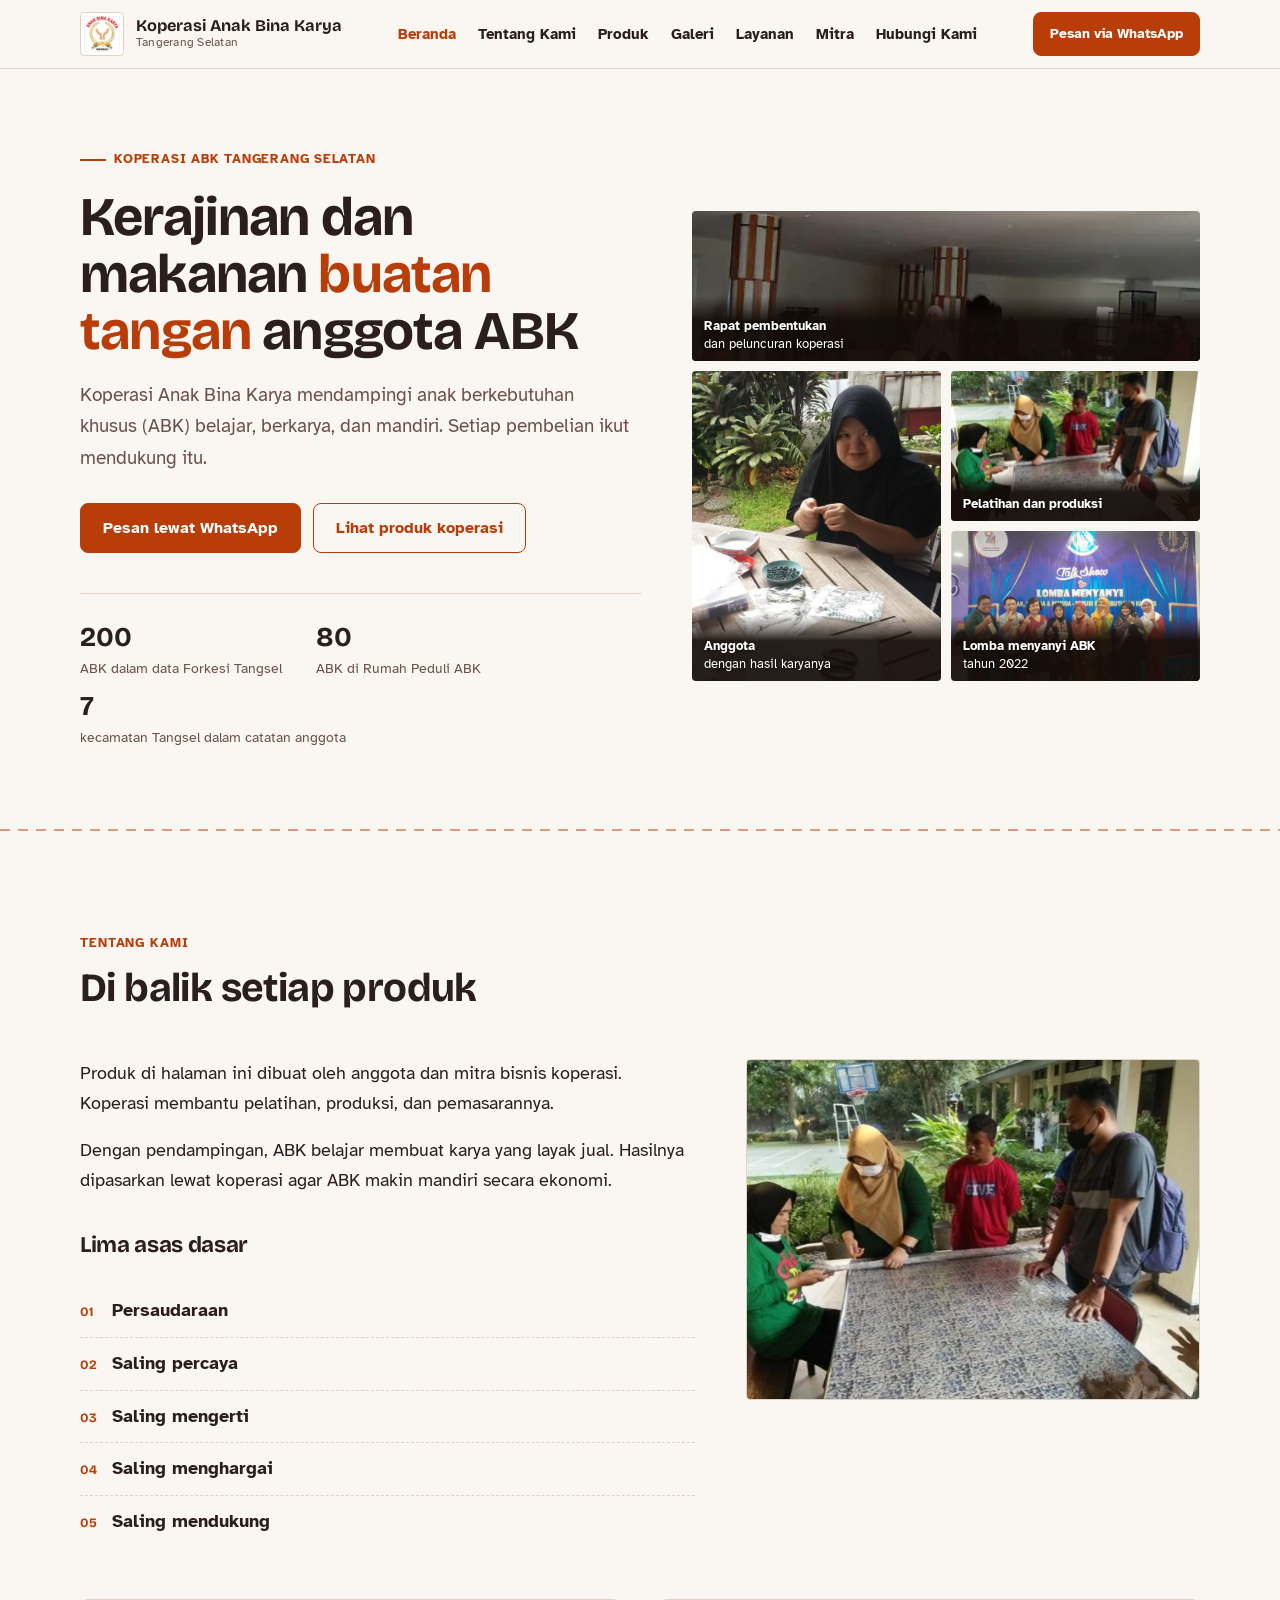
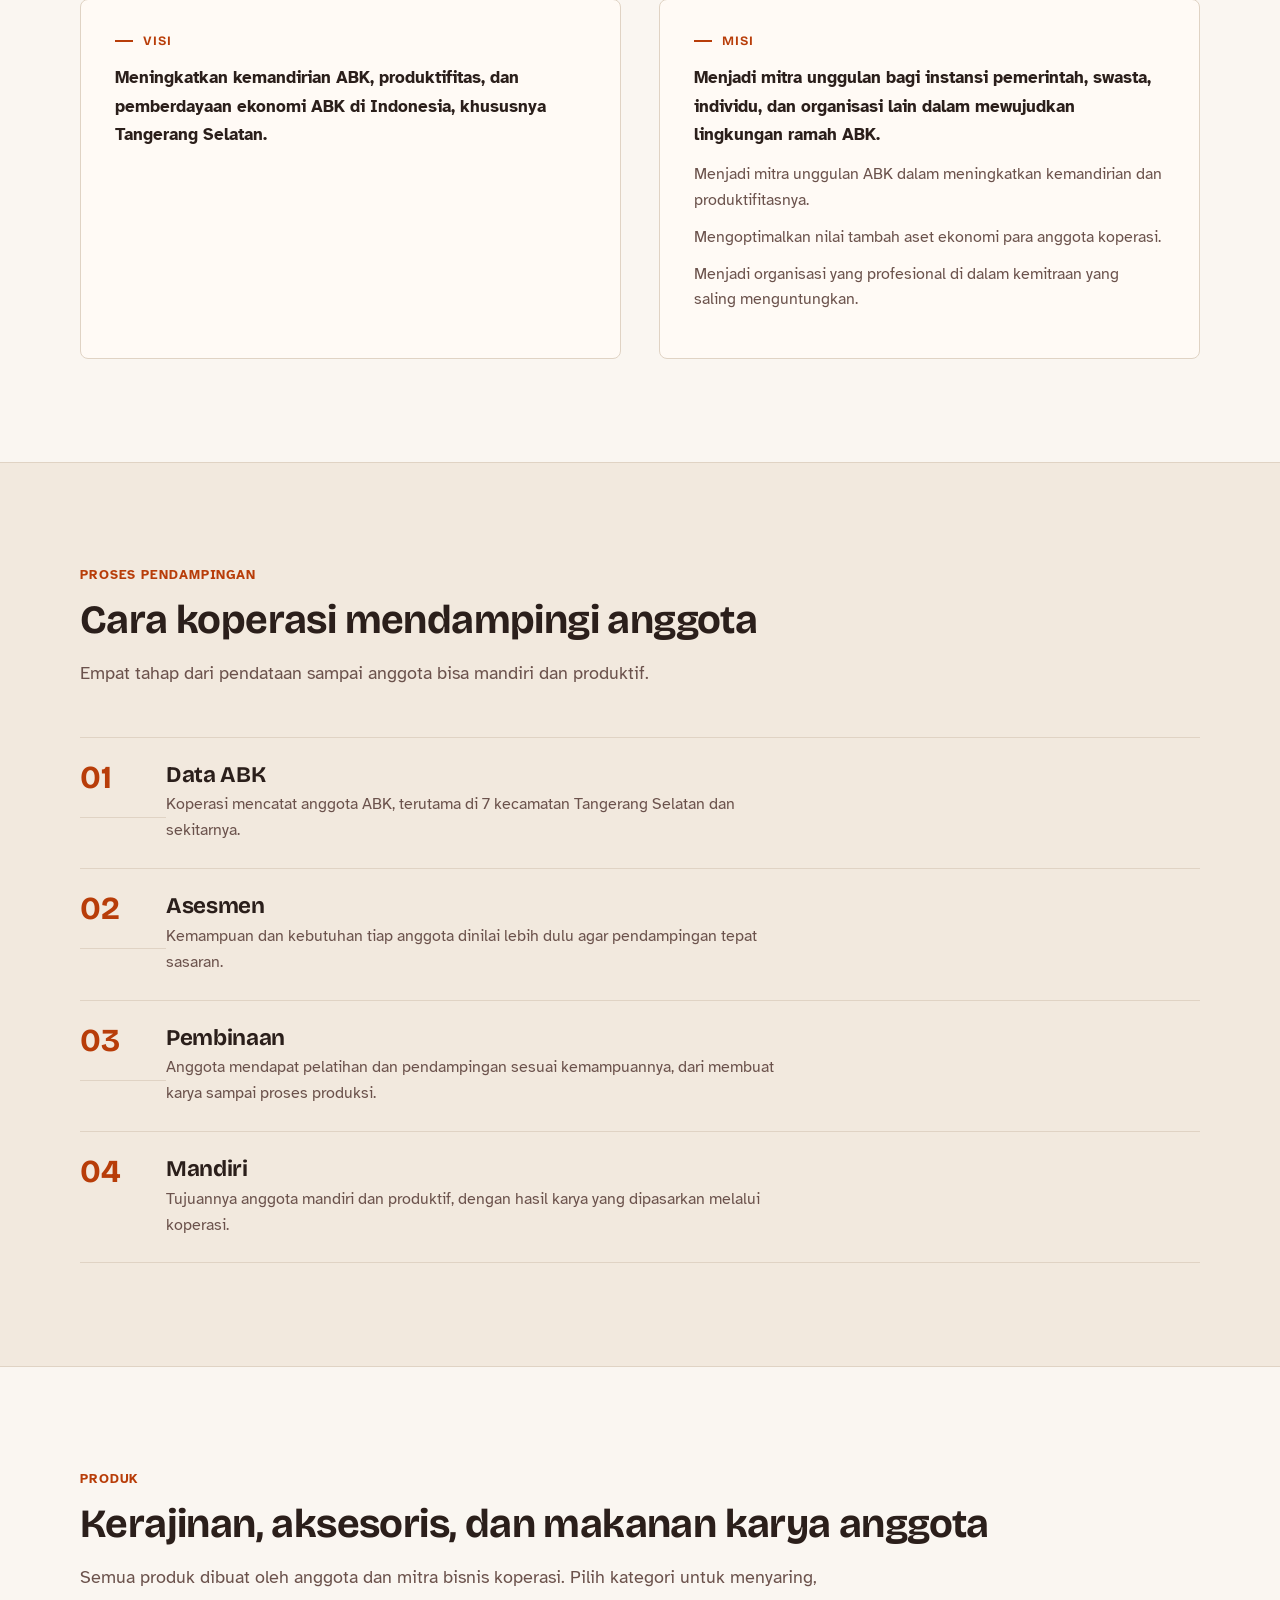
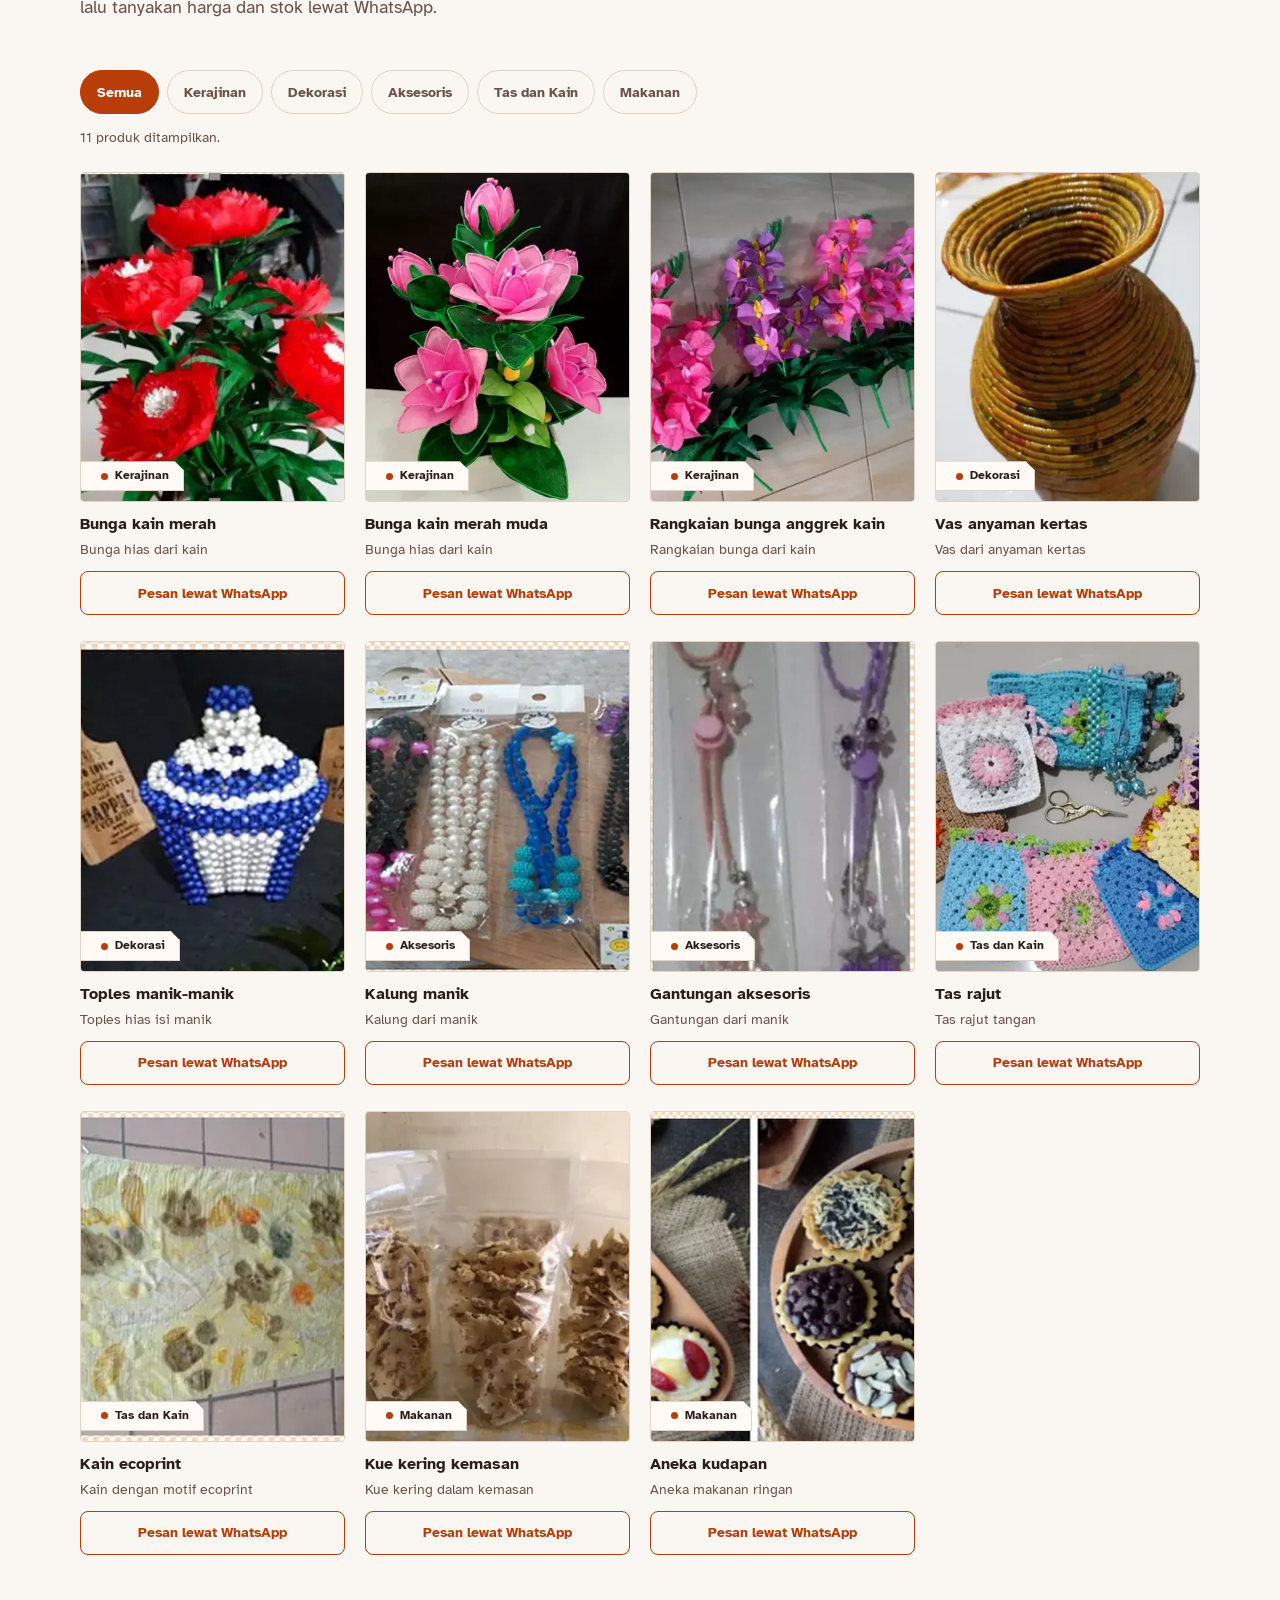
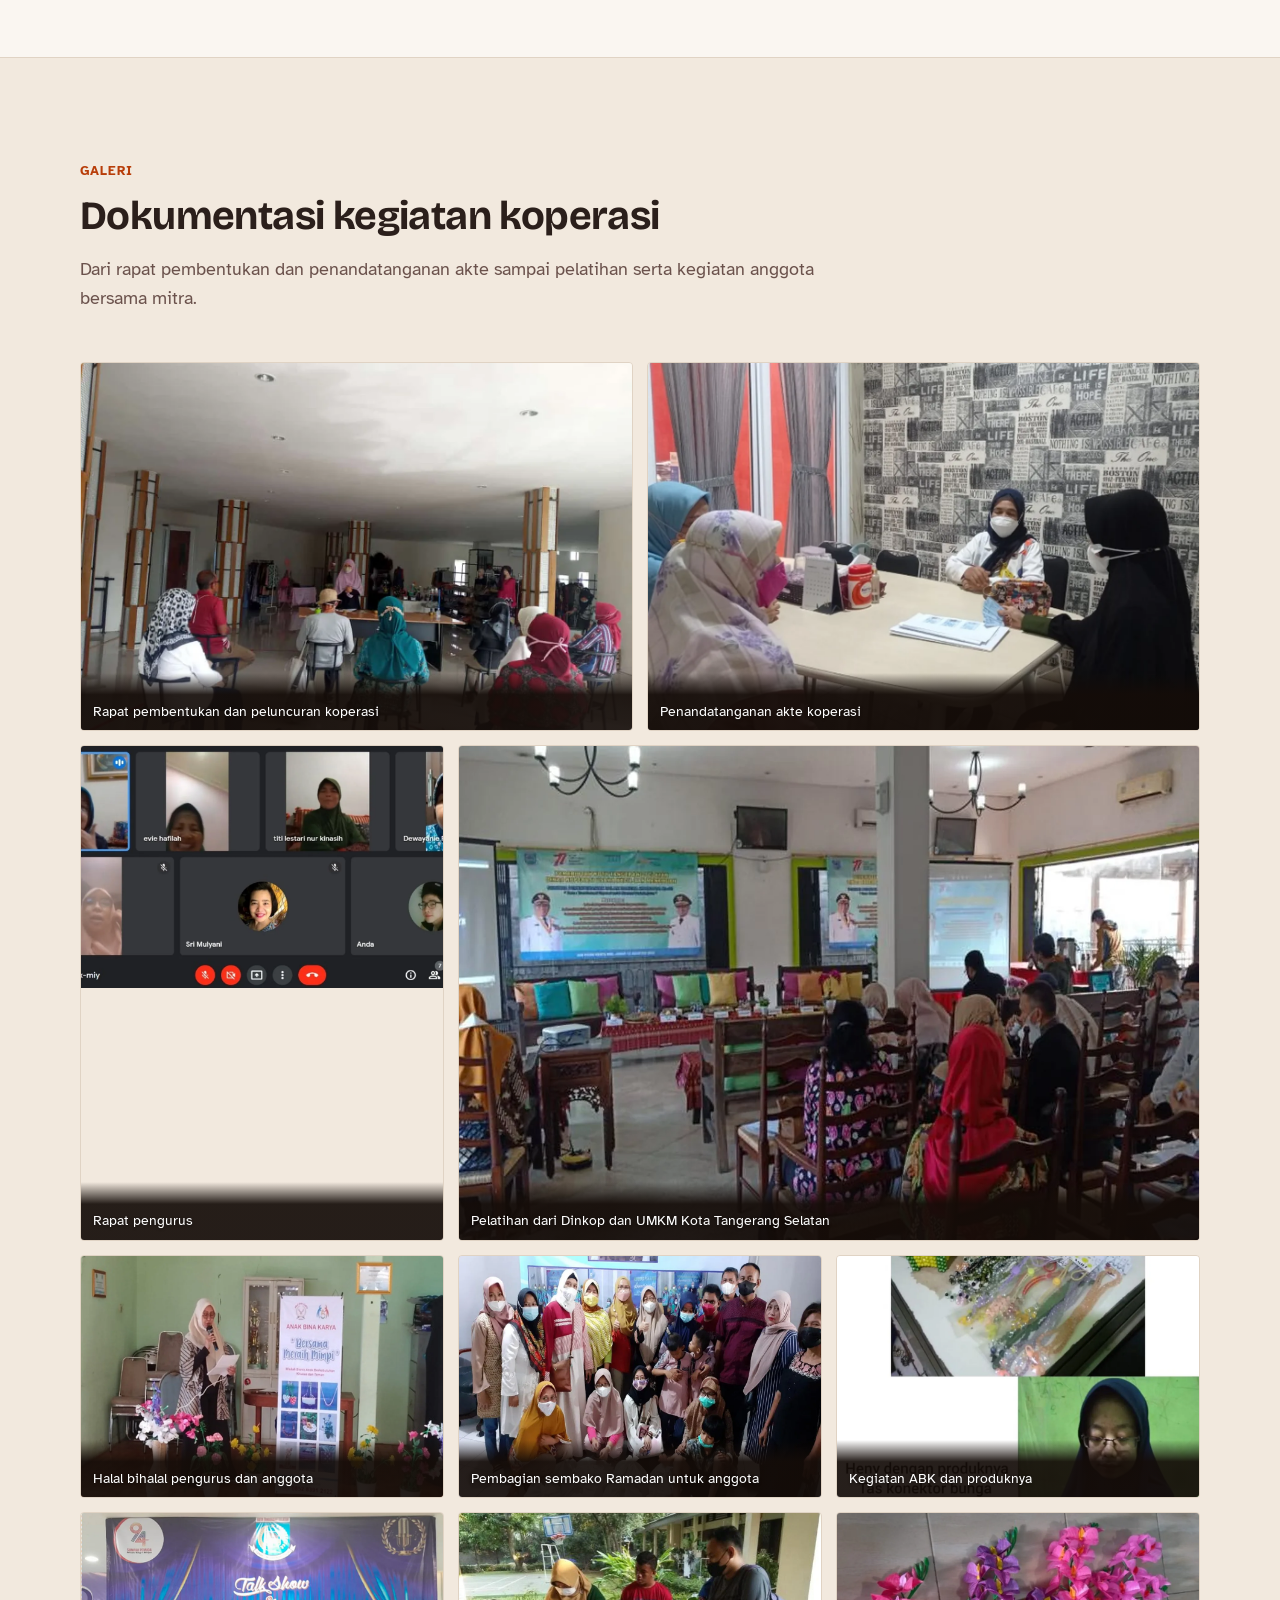
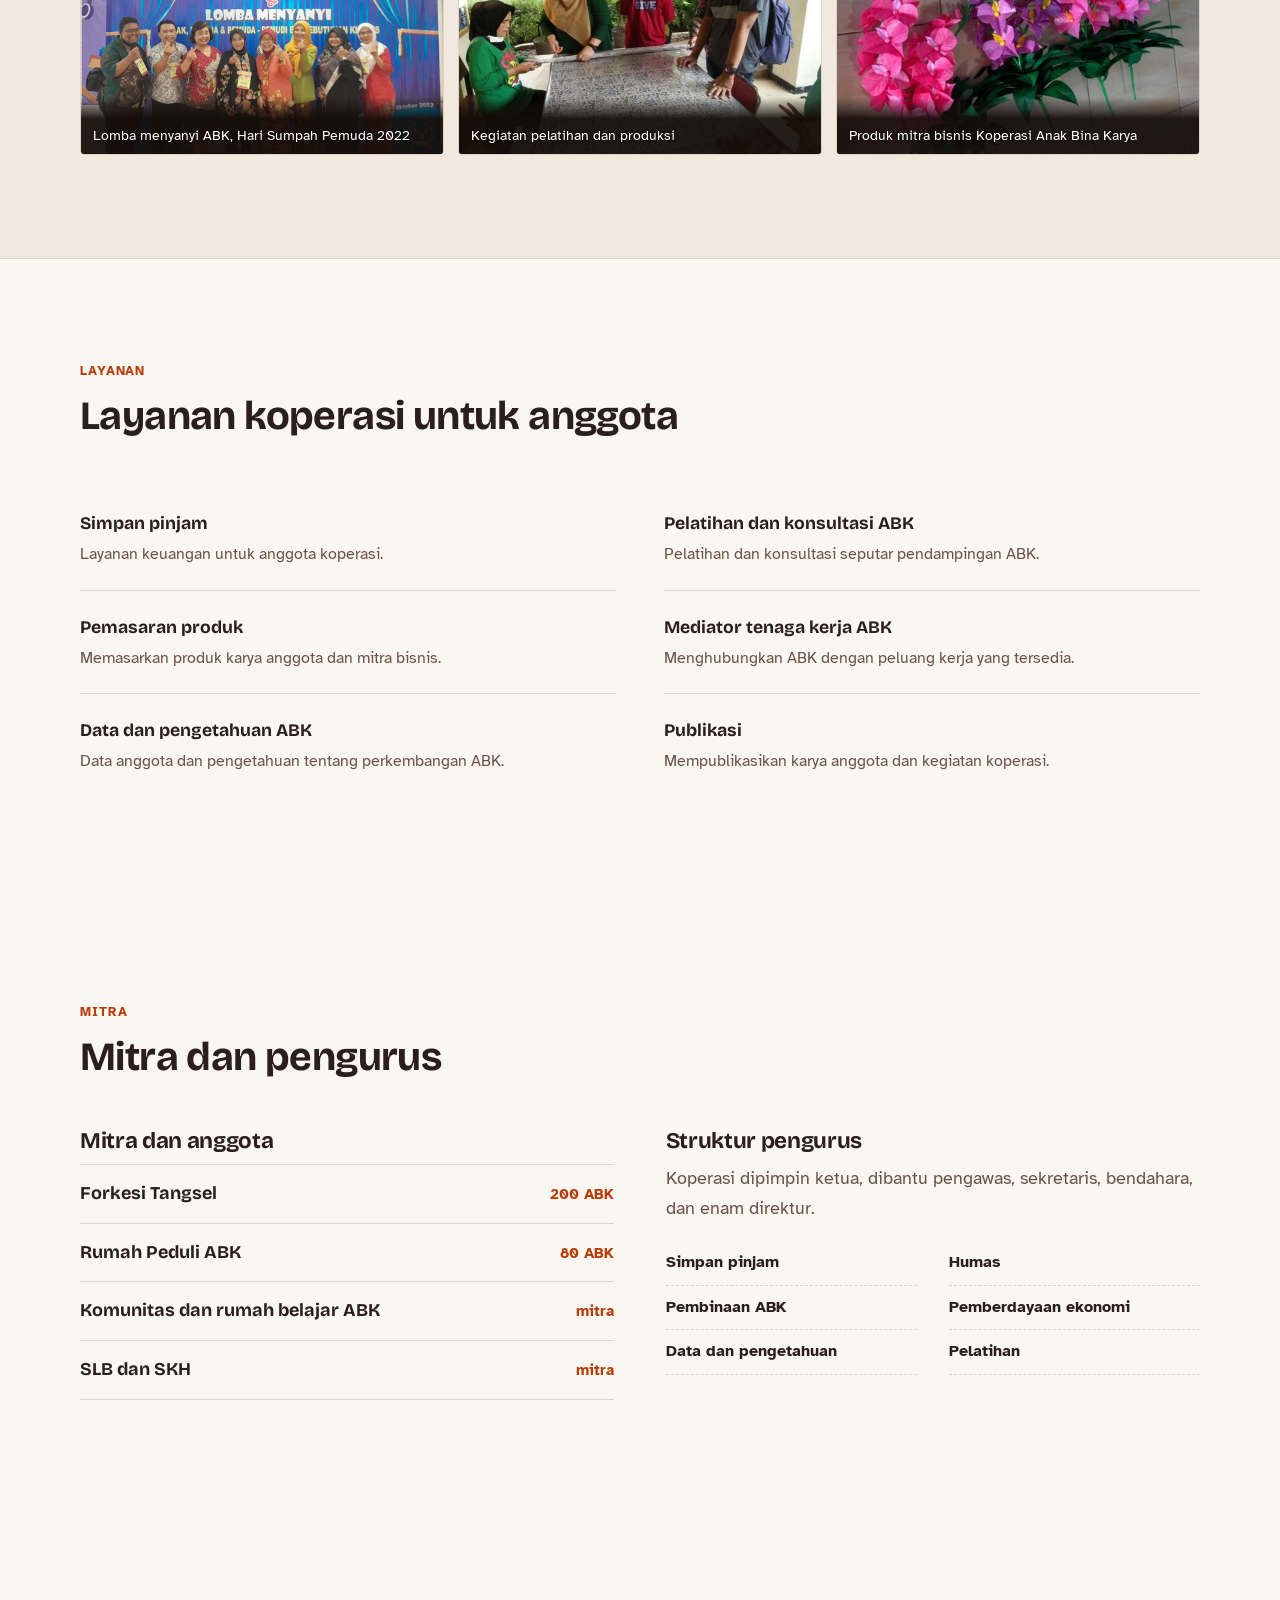
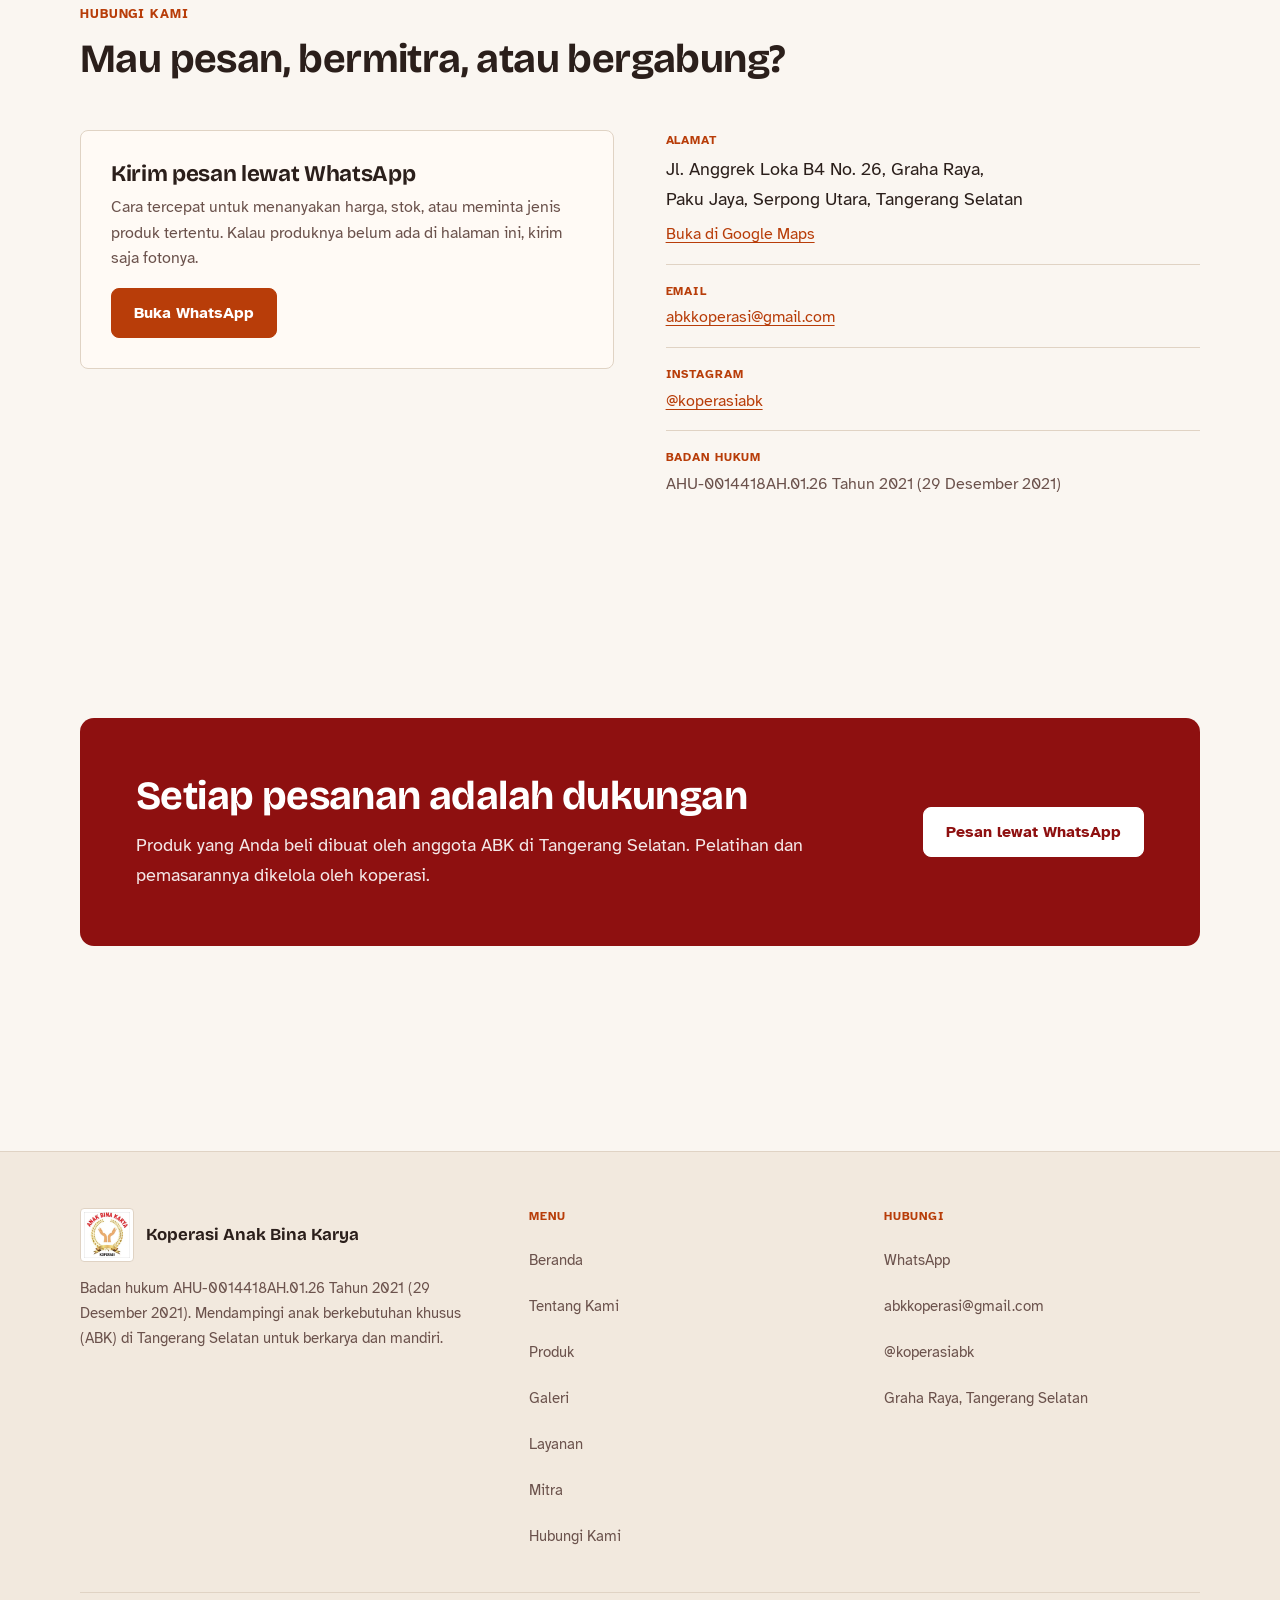
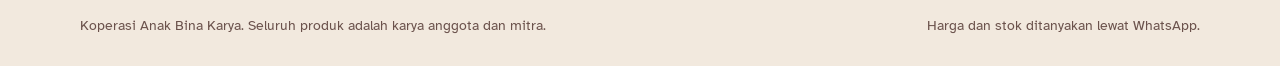
==== index.html @ 84a20688 "first commit" ====
<!doctype html>
<html lang="id">
<head>
<meta charset="utf-8">
<meta name="viewport" content="width=device-width, initial-scale=1, viewport-fit=cover">
<title>Koperasi Anak Bina Karya | Kerajinan dan makanan karya ABK Tangerang Selatan</title>
<meta name="description" content="Koperasi Anak Bina Karya mendampingi anak berkebutuhan khusus (ABK) di Tangerang Selatan berkarya dan mandiri. Pesan kerajinan, aksesoris, dan makanan buatan anggota lewat WhatsApp.">
<meta name="theme-color" content="#faf6f1">
<link rel="icon" href="img/01-logo-koperasi-anak-bina-karya.webp">
<link rel="preconnect" href="https://fonts.googleapis.com">
<link rel="preconnect" href="https://fonts.gstatic.com" crossorigin>
<link href="https://fonts.googleapis.com/css2?family=Atkinson+Hyperlegible:wght@400;700&family=Bricolage+Grotesque:opsz,wght@12..96,600;12..96,700&display=swap" rel="stylesheet">
<link rel="stylesheet" href="assets/style.css">
<script>
/* Dijalankan sebelum render: tandai JS aktif supaya scroll-reveal tidak
   menyembunyikan konten kalau JS mati. Situs ini terang saja (light mode only). */
(function () {
  document.documentElement.classList.add('js');
})();
</script>
<script type="application/ld+json">
{"@context":"https://schema.org","@type":"Organization","name":"Koperasi Anak Bina Karya","email":"abkkoperasi@gmail.com","address":{"@type":"PostalAddress","streetAddress":"Jl. Anggrek Loka B4 No. 26, Graha Raya, Paku Jaya, Serpong Utara","addressLocality":"Tangerang Selatan","addressCountry":"ID"},"sameAs":["https://instagram.com/koperasiabk"]}
</script>
</head>
<body>
<!-- TODO: ganti nomor WhatsApp placeholder 62XXXXXXXXXX dengan nomor asli koperasi.
     Semua tautan wa.me di halaman ini memakai placeholder tersebut. -->
<a class="skip" href="#konten">Lewati ke konten utama</a>

<header>
  <div class="w">
    <a class="brand" href="#beranda">
      <img src="img/01-logo-koperasi-anak-bina-karya.webp" alt="Logo Koperasi Anak Bina Karya" width="46" height="46">
      <span>Koperasi Anak Bina Karya<small>Tangerang Selatan</small></span>
    </a>

    <nav id="menu" aria-label="Menu utama">
      <a href="#beranda" aria-current="true">Beranda</a>
      <a href="#tentang">Tentang Kami</a>
      <a href="#produk">Produk</a>
      <a href="#galeri">Galeri</a>
      <a href="#layanan">Layanan</a>
      <a href="#mitra">Mitra</a>
      <a href="#kontak">Hubungi Kami</a>
    </nav>

    <div class="hdr-aksi">
      <a class="btn btn-kecil" href="https://wa.me/62XXXXXXXXXX?text=Halo%20Koperasi%20ABK%2C%20saya%20mau%20tanya%20produk">Pesan via WhatsApp</a>
      <button class="burger" type="button" data-burger aria-label="Buka menu" aria-expanded="false" aria-controls="menu">
        <svg viewBox="0 0 24 24" fill="none" stroke="currentColor" stroke-width="2" stroke-linecap="round" aria-hidden="true"><path d="M3 6h18M3 12h18M3 18h18"/></svg>
      </button>
    </div>
  </div>
</header>

<main id="konten">

<!-- ============ BERANDA ============ -->
<section class="hero" id="beranda">
  <div class="w hero-grid">
    <div>
      <span class="hero-eyebrow">Koperasi ABK Tangerang Selatan</span>
      <h1>Kerajinan dan makanan <em>buatan tangan</em> anggota ABK</h1>
      <p class="hero-lede">
        Koperasi Anak Bina Karya mendampingi anak berkebutuhan khusus (ABK)
        belajar, berkarya, dan mandiri. Setiap pembelian ikut mendukung itu.
      </p>
      <div class="hero-cta">
        <a class="btn" href="https://wa.me/62XXXXXXXXXX?text=Halo%20Koperasi%20ABK%2C%20saya%20mau%20tanya%20produk">Pesan lewat WhatsApp</a>
        <a class="btn btn--outline" href="#produk">Lihat produk koperasi</a>
      </div>

      <div class="fakta">
        <div><b>200</b><span>ABK dalam data Forkesi Tangsel</span></div>
        <div><b>80</b><span>ABK di Rumah Peduli ABK</span></div>
        <div><b>7</b><span>kecamatan Tangsel dalam catatan anggota</span></div>
      </div>
    </div>

    <div class="kolase">
      <figure>
        <img src="img/hero-rapat.webp" alt="Rapat pembentukan dan peluncuran Koperasi Anak Bina Karya" width="1000" height="640" loading="eager" fetchpriority="high">
        <figcaption><b>Rapat pembentukan</b>dan peluncuran koperasi</figcaption>
      </figure>
      <figure>
        <img src="img/hero-anggota.webp" alt="Anggota ABK menunjukkan hasil karyanya" width="640" height="800" loading="eager">
        <figcaption><b>Anggota</b>dengan hasil karyanya</figcaption>
      </figure>
      <figure>
        <img src="img/hero-produksi.webp" alt="Anggota mengerjakan produk pada sesi pelatihan dan produksi" width="1000" height="640" loading="lazy">
        <figcaption><b>Pelatihan dan produksi</b></figcaption>
      </figure>
      <figure>
        <img src="img/kegiatan-08-lomba-menyanyi.webp" alt="Penampilan pada lomba menyanyi ABK" width="1200" height="800" loading="lazy">
        <figcaption><b>Lomba menyanyi ABK</b>tahun 2022</figcaption>
      </figure>
    </div>
  </div>
</section>

<div class="jahitan" aria-hidden="true"></div>

<!-- ============ TENTANG KAMI ============ -->
<section class="s" id="tentang">
  <div class="w">
    <div class="sec-head rata-kiri reveal">
      <p class="kicker">Tentang Kami</p>
      <h2>Di balik setiap produk</h2>
    </div>

    <div class="tentang-grid reveal">
      <div>
        <p>
          Produk di halaman ini dibuat oleh anggota dan mitra bisnis koperasi.
          Koperasi membantu pelatihan, produksi, dan pemasarannya.
        </p>
        <p>
          Dengan pendampingan, ABK belajar membuat karya yang layak jual.
          Hasilnya dipasarkan lewat koperasi agar ABK makin mandiri secara ekonomi.
        </p>

        <h3 style="margin-top:1.6em">Lima asas dasar</h3>
        <ol class="asas">
          <li><span>01</span> Persaudaraan</li>
          <li><span>02</span> Saling percaya</li>
          <li><span>03</span> Saling mengerti</li>
          <li><span>04</span> Saling menghargai</li>
          <li><span>05</span> Saling mendukung</li>
        </ol>
      </div>

      <figure class="tentang-foto">
        <img src="img/kegiatan-09-produksi.webp" alt="Anggota dan pendamping mengerjakan produk pada kegiatan pelatihan dan produksi" width="1200" height="800" loading="lazy">
      </figure>
    </div>

    <div class="visi-misi reveal" style="margin-top:clamp(32px,4vw,56px)">
      <div>
        <h3>Visi</h3>
        <p>
          Meningkatkan kemandirian ABK, produktifitas, dan pemberdayaan ekonomi
          ABK di Indonesia, khususnya Tangerang Selatan.
        </p>
      </div>
      <div>
        <h3>Misi</h3>
        <p>Menjadi mitra unggulan bagi instansi pemerintah, swasta, individu, dan organisasi lain dalam mewujudkan lingkungan ramah ABK.</p>
        <p>Menjadi mitra unggulan ABK dalam meningkatkan kemandirian dan produktifitasnya.</p>
        <p>Mengoptimalkan nilai tambah aset ekonomi para anggota koperasi.</p>
        <p>Menjadi organisasi yang profesional di dalam kemitraan yang saling menguntungkan.</p>
      </div>
    </div>
  </div>
</section>

<!-- ============ PROSES PENDAMPINGAN ============ -->
<section class="s b2" id="alur">
  <div class="w">
    <div class="sec-head rata-kiri reveal">
      <p class="kicker">Proses Pendampingan</p>
      <h2>Cara koperasi mendampingi anggota</h2>
      <p>Empat tahap dari pendataan sampai anggota bisa mandiri dan produktif.</p>
    </div>

    <ol class="alur reveal">
      <li>
        <span class="nomor" aria-hidden="true">01</span>
        <div>
          <h3>Data ABK</h3>
          <p>Koperasi mencatat anggota ABK, terutama di 7 kecamatan Tangerang Selatan dan sekitarnya.</p>
        </div>
      </li>
      <li>
        <span class="nomor" aria-hidden="true">02</span>
        <div>
          <h3>Asesmen</h3>
          <p>Kemampuan dan kebutuhan tiap anggota dinilai lebih dulu agar pendampingan tepat sasaran.</p>
        </div>
      </li>
      <li>
        <span class="nomor" aria-hidden="true">03</span>
        <div>
          <h3>Pembinaan</h3>
          <p>Anggota mendapat pelatihan dan pendampingan sesuai kemampuannya, dari membuat karya sampai proses produksi.</p>
        </div>
      </li>
      <li>
        <span class="nomor" aria-hidden="true">04</span>
        <div>
          <h3>Mandiri</h3>
          <p>Tujuannya anggota mandiri dan produktif, dengan hasil karya yang dipasarkan melalui koperasi.</p>
        </div>
      </li>
    </ol>
  </div>
</section>

<!-- ============ PRODUK ============ -->
<section class="s" id="produk">
  <div class="w">
    <div class="sec-head rata-kiri reveal">
      <p class="kicker">Produk</p>
      <h2>Kerajinan, aksesoris, dan makanan karya anggota</h2>
      <p>
        Semua produk dibuat oleh anggota dan mitra bisnis koperasi. Pilih kategori
        untuk menyaring, lalu tanyakan harga dan stok lewat WhatsApp.
      </p>
    </div>

    <div class="kategori-nav reveal" role="group" aria-label="Saring produk berdasarkan kategori">
      <button type="button" data-filter="semua" aria-pressed="true">Semua</button>
      <button type="button" data-filter="Kerajinan" aria-pressed="false">Kerajinan</button>
      <button type="button" data-filter="Dekorasi" aria-pressed="false">Dekorasi</button>
      <button type="button" data-filter="Aksesoris" aria-pressed="false">Aksesoris</button>
      <button type="button" data-filter="Tas dan Kain" aria-pressed="false">Tas dan Kain</button>
      <button type="button" data-filter="Makanan" aria-pressed="false">Makanan</button>
    </div>

    <p class="produk-hitung" id="produk-hitung" role="status" aria-live="polite">11 produk ditampilkan.</p>

    <div class="produk-grid reveal" id="daftar-produk">
      <article class="produk" data-kategori="Kerajinan">
        <figure>
          <img src="img/02-bunga-kain-merah.webp" alt="Bunga kain merah" width="800" height="1000" loading="lazy">
          <span class="label">Kerajinan</span>
        </figure>
        <h4>Bunga kain merah</h4>
        <p class="note">Bunga hias dari kain</p>
        <a class="btn btn--outline btn-kecil" href="https://wa.me/62XXXXXXXXXX?text=Halo%20Koperasi%20ABK%2C%20saya%20mau%20pesan%20Bunga%20kain%20merah">Pesan lewat WhatsApp</a>
      </article>

      <article class="produk" data-kategori="Kerajinan">
        <figure>
          <img src="img/05-bunga-kain-merah-muda.webp" alt="Bunga kain merah muda" width="800" height="1000" loading="lazy">
          <span class="label">Kerajinan</span>
        </figure>
        <h4>Bunga kain merah muda</h4>
        <p class="note">Bunga hias dari kain</p>
        <a class="btn btn--outline btn-kecil" href="https://wa.me/62XXXXXXXXXX?text=Halo%20Koperasi%20ABK%2C%20saya%20mau%20pesan%20Bunga%20kain%20merah%20muda">Pesan lewat WhatsApp</a>
      </article>

      <article class="produk" data-kategori="Kerajinan">
        <figure>
          <img src="img/06-rangkaian-bunga-anggrek-kain.webp" alt="Rangkaian bunga anggrek dari kain" width="800" height="1000" loading="lazy">
          <span class="label">Kerajinan</span>
        </figure>
        <h4>Rangkaian bunga anggrek kain</h4>
        <p class="note">Rangkaian bunga dari kain</p>
        <a class="btn btn--outline btn-kecil" href="https://wa.me/62XXXXXXXXXX?text=Halo%20Koperasi%20ABK%2C%20saya%20mau%20pesan%20Rangkaian%20bunga%20anggrek%20kain">Pesan lewat WhatsApp</a>
      </article>

      <article class="produk" data-kategori="Dekorasi">
        <figure>
          <img src="img/07-vas-anyaman-kertas.webp" alt="Vas dari anyaman kertas" width="800" height="1000" loading="lazy">
          <span class="label">Dekorasi</span>
        </figure>
        <h4>Vas anyaman kertas</h4>
        <p class="note">Vas dari anyaman kertas</p>
        <a class="btn btn--outline btn-kecil" href="https://wa.me/62XXXXXXXXXX?text=Halo%20Koperasi%20ABK%2C%20saya%20mau%20pesan%20Vas%20anyaman%20kertas">Pesan lewat WhatsApp</a>
      </article>

      <article class="produk" data-kategori="Dekorasi">
        <figure>
          <img src="img/08-toples-manik-manik.webp" alt="Toples hias isi manik-manik" width="800" height="1000" loading="lazy">
          <span class="label">Dekorasi</span>
        </figure>
        <h4>Toples manik-manik</h4>
        <p class="note">Toples hias isi manik</p>
        <a class="btn btn--outline btn-kecil" href="https://wa.me/62XXXXXXXXXX?text=Halo%20Koperasi%20ABK%2C%20saya%20mau%20pesan%20Toples%20manik-manik">Pesan lewat WhatsApp</a>
      </article>

      <article class="produk" data-kategori="Aksesoris">
        <figure>
          <img src="img/09-kalung-manik.webp" alt="Kalung dari manik" width="800" height="1000" loading="lazy">
          <span class="label">Aksesoris</span>
        </figure>
        <h4>Kalung manik</h4>
        <p class="note">Kalung dari manik</p>
        <a class="btn btn--outline btn-kecil" href="https://wa.me/62XXXXXXXXXX?text=Halo%20Koperasi%20ABK%2C%20saya%20mau%20pesan%20Kalung%20manik">Pesan lewat WhatsApp</a>
      </article>

      <article class="produk" data-kategori="Aksesoris">
        <figure>
          <img src="img/10-gantungan-aksesoris.webp" alt="Gantungan aksesoris dari manik" width="800" height="1000" loading="lazy">
          <span class="label">Aksesoris</span>
        </figure>
        <h4>Gantungan aksesoris</h4>
        <p class="note">Gantungan dari manik</p>
        <a class="btn btn--outline btn-kecil" href="https://wa.me/62XXXXXXXXXX?text=Halo%20Koperasi%20ABK%2C%20saya%20mau%20pesan%20Gantungan%20aksesoris">Pesan lewat WhatsApp</a>
      </article>

      <article class="produk" data-kategori="Tas dan Kain">
        <figure>
          <img src="img/04-tas-rajut-warna-warni.webp" alt="Tas rajut warna-warni" width="800" height="1000" loading="lazy">
          <span class="label">Tas dan Kain</span>
        </figure>
        <h4>Tas rajut</h4>
        <p class="note">Tas rajut tangan</p>
        <a class="btn btn--outline btn-kecil" href="https://wa.me/62XXXXXXXXXX?text=Halo%20Koperasi%20ABK%2C%20saya%20mau%20pesan%20Tas%20rajut">Pesan lewat WhatsApp</a>
      </article>

      <article class="produk" data-kategori="Tas dan Kain">
        <figure>
          <img src="img/11-kain-ecoprint.webp" alt="Kain dengan motif ecoprint" width="800" height="1000" loading="lazy">
          <span class="label">Tas dan Kain</span>
        </figure>
        <h4>Kain ecoprint</h4>
        <p class="note">Kain dengan motif ecoprint</p>
        <a class="btn btn--outline btn-kecil" href="https://wa.me/62XXXXXXXXXX?text=Halo%20Koperasi%20ABK%2C%20saya%20mau%20pesan%20Kain%20ecoprint">Pesan lewat WhatsApp</a>
      </article>

      <article class="produk" data-kategori="Makanan">
        <figure>
          <img src="img/03-kue-kering-dalam-kemasan.webp" alt="Kue kering dalam kemasan" width="800" height="1000" loading="lazy">
          <span class="label">Makanan</span>
        </figure>
        <h4>Kue kering kemasan</h4>
        <p class="note">Kue kering dalam kemasan</p>
        <a class="btn btn--outline btn-kecil" href="https://wa.me/62XXXXXXXXXX?text=Halo%20Koperasi%20ABK%2C%20saya%20mau%20pesan%20Kue%20kering%20kemasan">Pesan lewat WhatsApp</a>
      </article>

      <article class="produk" data-kategori="Makanan">
        <figure>
          <img src="img/12-aneka-kudapan.webp" alt="Aneka kudapan" width="800" height="1000" loading="lazy">
          <span class="label">Makanan</span>
        </figure>
        <h4>Aneka kudapan</h4>
        <p class="note">Aneka makanan ringan</p>
        <a class="btn btn--outline btn-kecil" href="https://wa.me/62XXXXXXXXXX?text=Halo%20Koperasi%20ABK%2C%20saya%20mau%20pesan%20Aneka%20kudapan">Pesan lewat WhatsApp</a>
      </article>
    </div>

    <p class="galeri-kosong" id="produk-kosong" hidden>
      Belum ada produk pada kategori ini. Silakan tanyakan produk terbaru lewat WhatsApp.
    </p>
  </div>
</section>

<!-- ============ GALERI ============ -->
<section class="s b2" id="galeri">
  <div class="w">
    <div class="sec-head rata-kiri reveal">
      <p class="kicker">Galeri</p>
      <h2>Dokumentasi kegiatan koperasi</h2>
      <p>Dari rapat pembentukan dan penandatanganan akte sampai pelatihan serta kegiatan anggota bersama mitra.</p>
    </div>

    <div class="galeri reveal">
      <figure>
        <img src="img/kegiatan-01-rapat-pembentukan.webp" alt="Rapat pembentukan dan peluncuran Koperasi Anak Bina Karya" width="1200" height="800" loading="lazy">
        <figcaption>Rapat pembentukan dan peluncuran koperasi</figcaption>
      </figure>
      <figure>
        <img src="img/kegiatan-02-akta.webp" alt="Penandatanganan akte koperasi" width="1200" height="800" loading="lazy">
        <figcaption>Penandatanganan akte koperasi</figcaption>
      </figure>
      <figure>
        <img src="img/kegiatan-03-rapat-pengurus.webp" alt="Rapat pengurus koperasi" width="1200" height="800" loading="lazy">
        <figcaption>Rapat pengurus</figcaption>
      </figure>
      <figure>
        <img src="img/kegiatan-04-pelatihan-dinkop.webp" alt="Pelatihan dari Dinkop dan UMKM Kota Tangerang Selatan" width="1200" height="800" loading="lazy">
        <figcaption>Pelatihan dari Dinkop dan UMKM Kota Tangerang Selatan</figcaption>
      </figure>
      <figure>
        <img src="img/kegiatan-05-halal-bihalal.webp" alt="Halal bihalal pengurus dan anggota koperasi" width="1200" height="800" loading="lazy">
        <figcaption>Halal bihalal pengurus dan anggota</figcaption>
      </figure>
      <figure>
        <img src="img/kegiatan-06-sembako.webp" alt="Pembagian sembako Ramadan untuk anggota koperasi" width="1200" height="800" loading="lazy">
        <figcaption>Pembagian sembako Ramadan untuk anggota</figcaption>
      </figure>
      <figure>
        <img src="img/kegiatan-07-produk.webp" alt="Kegiatan anak berkebutuhan khusus dan produknya" width="1200" height="800" loading="lazy">
        <figcaption>Kegiatan ABK dan produknya</figcaption>
      </figure>
      <figure>
        <img src="img/kegiatan-08-lomba-menyanyi.webp" alt="Lomba menyanyi ABK dalam rangka Hari Sumpah Pemuda 2022" width="1200" height="800" loading="lazy">
        <figcaption>Lomba menyanyi ABK, Hari Sumpah Pemuda 2022</figcaption>
      </figure>
      <figure>
        <img src="img/kegiatan-09-produksi.webp" alt="Kegiatan pelatihan dan produksi karya anggota" width="1200" height="800" loading="lazy">
        <figcaption>Kegiatan pelatihan dan produksi</figcaption>
      </figure>
      <figure>
        <img src="img/kegiatan-10-produk-mitra.webp" alt="Produk mitra bisnis Koperasi Anak Bina Karya" width="1200" height="800" loading="lazy">
        <figcaption>Produk mitra bisnis Koperasi Anak Bina Karya</figcaption>
      </figure>
    </div>
  </div>
</section>

<!-- ============ LAYANAN ============ -->
<section class="s" id="layanan">
  <div class="w">
    <div class="sec-head rata-kiri reveal">
      <p class="kicker">Layanan</p>
      <h2>Layanan koperasi untuk anggota</h2>
    </div>

    <dl class="layanan reveal">
      <div>
        <dt>Simpan pinjam</dt>
        <dd>Layanan keuangan untuk anggota koperasi.</dd>
      </div>
      <div>
        <dt>Pelatihan dan konsultasi ABK</dt>
        <dd>Pelatihan dan konsultasi seputar pendampingan ABK.</dd>
      </div>
      <div>
        <dt>Pemasaran produk</dt>
        <dd>Memasarkan produk karya anggota dan mitra bisnis.</dd>
      </div>
      <div>
        <dt>Mediator tenaga kerja ABK</dt>
        <dd>Menghubungkan ABK dengan peluang kerja yang tersedia.</dd>
      </div>
      <div>
        <dt>Data dan pengetahuan ABK</dt>
        <dd>Data anggota dan pengetahuan tentang perkembangan ABK.</dd>
      </div>
      <div>
        <dt>Publikasi</dt>
        <dd>Mempublikasikan karya anggota dan kegiatan koperasi.</dd>
      </div>
    </dl>
  </div>
</section>

<!-- ============ MITRA DAN PENGURUS ============ -->
<section class="s" id="mitra">
  <div class="w">
    <div class="sec-head rata-kiri reveal">
      <p class="kicker">Mitra</p>
      <h2>Mitra dan pengurus</h2>
    </div>

    <div class="dua-kolom reveal">
      <div>
        <h3>Mitra dan anggota</h3>
        <ul class="mitra-list">
          <li><b>Forkesi Tangsel</b><span>200 ABK</span></li>
          <li><b>Rumah Peduli ABK</b><span>80 ABK</span></li>
          <li><b>Komunitas dan rumah belajar ABK</b><span>mitra</span></li>
          <li><b>SLB dan SKH</b><span>mitra</span></li>
        </ul>
      </div>

      <div>
        <h3>Struktur pengurus</h3>
        <p style="color:var(--tinta-2)">
          Koperasi dipimpin ketua, dibantu pengawas, sekretaris, bendahara, dan enam direktur.
        </p>
        <ul class="direktur">
          <li><b>Simpan pinjam</b></li>
          <li><b>Pembinaan ABK</b></li>
          <li><b>Data dan pengetahuan</b></li>
          <li><b>Humas</b></li>
          <li><b>Pemberdayaan ekonomi</b></li>
          <li><b>Pelatihan</b></li>
        </ul>
      </div>
    </div>
  </div>
</section>

<!-- ============ HUBUNGI KAMI ============ -->
<section class="s" id="kontak">
  <div class="w">
    <div class="sec-head rata-kiri reveal">
      <p class="kicker">Hubungi Kami</p>
      <h2>Mau pesan, bermitra, atau bergabung?</h2>
    </div>

    <div class="kontak-grid reveal">
      <div class="cta-box">
        <h3>Kirim pesan lewat WhatsApp</h3>
        <p>
          Cara tercepat untuk menanyakan harga, stok, atau meminta jenis produk
          tertentu. Kalau produknya belum ada di halaman ini, kirim saja fotonya.
        </p>
        <a class="btn" href="https://wa.me/62XXXXXXXXXX?text=Halo%20Koperasi%20ABK%2C%20saya%20mau%20tanya%20produk">Buka WhatsApp</a>
      </div>

      <address class="kontak-info">
        <div>
          <b>Alamat</b>
          <address>
            Jl. Anggrek Loka B4 No. 26, Graha Raya,<br>
            Paku Jaya, Serpong Utara, Tangerang Selatan
          </address>
          <p style="margin-top:8px">
            <a href="https://www.google.com/maps/search/?api=1&amp;query=Jl.+Anggrek+Loka+B4+No.+26+Graha+Raya+Tangerang+Selatan">Buka di Google Maps</a>
          </p>
        </div>
        <div>
          <b>Email</b>
          <p><a href="mailto:abkkoperasi@gmail.com">abkkoperasi@gmail.com</a></p>
        </div>
        <div>
          <b>Instagram</b>
          <p><a href="https://instagram.com/koperasiabk">@koperasiabk</a></p>
        </div>
        <div>
          <b>Badan hukum</b>
          <p>AHU-0014418AH.01.26 Tahun 2021 (29 Desember 2021)</p>
        </div>
      </address>
    </div>
  </div>
</section>

<!-- ============ PENUTUP ============ -->
<section class="s">
  <div class="w">
    <div class="penutup reveal">
      <div>
        <h2>Setiap pesanan adalah dukungan</h2>
        <p>
          Produk yang Anda beli dibuat oleh anggota ABK di Tangerang Selatan.
          Pelatihan dan pemasarannya dikelola oleh koperasi.
        </p>
      </div>
      <a class="btn" href="https://wa.me/62XXXXXXXXXX?text=Halo%20Koperasi%20ABK%2C%20saya%20mau%20tanya%20produk">Pesan lewat WhatsApp</a>
    </div>
  </div>
</section>

</main>

<footer>
  <div class="w">
    <div class="foot-grid">
      <div>
        <div class="foot-brand">
          <img src="img/01-logo-koperasi-anak-bina-karya.webp" alt="Logo Koperasi Anak Bina Karya" width="54" height="54">
          <b>Koperasi Anak Bina Karya</b>
        </div>
        <p style="color:var(--tinta-2);font-size:0.95rem">
          Badan hukum AHU-0014418AH.01.26 Tahun 2021 (29 Desember 2021).
          Mendampingi anak berkebutuhan khusus (ABK) di Tangerang Selatan
          untuk berkarya dan mandiri.
        </p>
      </div>

      <div>
        <h4>Menu</h4>
        <ul>
          <li><a href="#beranda">Beranda</a></li>
          <li><a href="#tentang">Tentang Kami</a></li>
          <li><a href="#produk">Produk</a></li>
          <li><a href="#galeri">Galeri</a></li>
          <li><a href="#layanan">Layanan</a></li>
          <li><a href="#mitra">Mitra</a></li>
          <li><a href="#kontak">Hubungi Kami</a></li>
        </ul>
      </div>

      <div>
        <h4>Hubungi</h4>
        <ul>
          <li><a href="https://wa.me/62XXXXXXXXXX?text=Halo%20Koperasi%20ABK%2C%20saya%20mau%20tanya%20produk">WhatsApp</a></li>
          <li><a href="mailto:abkkoperasi@gmail.com">abkkoperasi@gmail.com</a></li>
          <li><a href="https://instagram.com/koperasiabk">@koperasiabk</a></li>
          <li><a href="https://www.google.com/maps/search/?api=1&amp;query=Jl.+Anggrek+Loka+B4+No.+26+Graha+Raya+Tangerang+Selatan">Graha Raya, Tangerang Selatan</a></li>
        </ul>
      </div>
    </div>

    <div class="foot-legal">
      <span>Koperasi Anak Bina Karya. Seluruh produk adalah karya anggota dan mitra.</span>
      <span>Harga dan stok ditanyakan lewat WhatsApp.</span>
    </div>
  </div>
</footer>

<script src="assets/app.js" defer></script>
</body>
</html>
---- assets/style.css ----
/* =========================================================
   Koperasi Anak Bina Karya
   Palet: kertas #faf6f1 · tinta #2b1f1b · terakota #b83d09 · bata #8e1010
   Type: Bricolage Grotesque (display) + Atkinson Hyperlegible (body)
   Motif: garis jahitan (stitch) + label poligon
   ========================================================= */

:root {
  /* Situs ini terang saja (light mode only). color-scheme dipatok supaya
     kontrol bawaan browser (scrollbar, pemilih tanggal) ikut terang. */
  color-scheme: light;

  --kertas: #faf6f1;
  --kertas-2: #f2e9de;
  --kertas-3: #fffaf5;
  --tinta: #2b1f1b;
  --tinta-2: #6b524c;
  /* terakota digelapkan dari #c2410c ke #b83d09 agar teks kecil
     tetap lolos WCAG AA (4.5:1) di atas kertas2 #f2e9de */
  --terakota: #b83d09;
  --terakota-tua: #9a3308;
  --bata: #8e1010;

  --garis: #e0d3c4;

  --r-sm: 4px;
  --r-md: 8px;
  --r-lg: 14px;

  /* Warna teks di atas isian terakota. Terakota #b83d09 cukup gelap
     untuk teks putih (5.66:1), jadi cukup satu nilai. */
  --di-atas-terakota: #fff;

  --w: 1120px;
  --s-jarak: clamp(56px, 8vw, 104px);
  /* tinggi header desktop dipakai untuk scroll-padding dan offset menu mobile */
  --h-hdr: 69px;

  --f-display: "Bricolage Grotesque", "Segoe UI", system-ui, sans-serif;
  --f-body: "Atkinson Hyperlegible", system-ui, "Segoe UI", sans-serif;

  --ease: cubic-bezier(0.16, 1, 0.3, 1);
}

*, *::before, *::after { box-sizing: border-box; }

html {
  scroll-behavior: smooth;
  scroll-padding-top: calc(var(--h-hdr) + 22px);
  -webkit-text-size-adjust: 100%;
}

body {
  margin: 0;
  background: var(--kertas);
  color: var(--tinta);
  font: 400 18px/1.65 var(--f-body);
  -webkit-font-smoothing: antialiased;
  overflow-x: hidden;
}

h1, h2, h3, h4 {
  font-family: var(--f-display);
  font-weight: 700;
  margin: 0 0 0.5em;
  line-height: 1.12;
  letter-spacing: -0.015em;
  text-wrap: balance;
}
h1 { font-size: clamp(2.3rem, 5.4vw, 3.4rem); line-height: 1.05; }
h2 { font-size: clamp(1.8rem, 3.8vw, 2.5rem); }
h3 { font-size: clamp(1.15rem, 2vw, 1.4rem); }
h4 { font-size: 1.05rem; line-height: 1.3; letter-spacing: 0; }
p  { margin: 0 0 1em; max-width: 62ch; }
p:last-child { margin-bottom: 0; }

a { color: var(--terakota); text-decoration-thickness: 1px; text-underline-offset: 3px; }
a:hover { color: var(--terakota-tua); }

img { display: block; max-width: 100%; height: auto; }
ul, ol { margin: 0; padding: 0; }
figure { margin: 0; }

:focus-visible {
  outline: 3px solid var(--terakota);
  outline-offset: 3px;
  border-radius: 2px;
}

.skip {
  position: absolute; left: -9999px; top: 0; z-index: 100;
  background: var(--tinta); color: var(--kertas);
  padding: 12px 18px; font-weight: 700; text-decoration: none;
}
.skip:focus { left: 12px; top: 12px; }

.w { width: min(var(--w), 100% - 40px); margin-inline: auto; }
.s { padding: var(--s-jarak) 0; }

/* Band kertas2: dipakai hanya pada dua bagian "pertunjukan"
   (Proses pendampingan dan Galeri) agar langkah dan foto berdiri di
   permukaan yang lebih teduh, sementara bagian bacaan tetap di atas
   kertas dasar. Ini yang memberi ritme, bukan sekadar ganti warna. */
.b2 { background: var(--kertas-2); border-block: 1px solid var(--garis); }

/* ---------- motif: garis jahitan ----------
   Dipakai sekali sebagai pembatas penuh antara hero dan isi, mengacu pada
   jahitan kain pada produk bunga kain. Bukan latar berulang. */
.jahitan {
  height: 2px;
  background-image: repeating-linear-gradient(
    90deg,
    var(--terakota) 0 10px,
    transparent 10px 18px
  );
  opacity: 0.5;
  border: 0;
  margin: 0;
}

/* =========================================================
   NAVBAR
   ========================================================= */
header {
  position: sticky; top: 0; z-index: 50;
  background: color-mix(in srgb, var(--kertas) 92%, transparent);
  /* satu-satunya elemen dengan blur di halaman ini: dipakai supaya
     navigasi tetap terbaca saat konten bergulir di belakangnya */
  backdrop-filter: saturate(1.4) blur(10px);
  border-bottom: 1px solid var(--garis);
}
header .w {
  display: flex; align-items: center; gap: 18px;
  padding: 12px 0;
}

/* Brand tidak boleh menyusut. Kalau ruang tidak cukup, yang berganti ke
   menu burger adalah navigasinya, bukan nama koperasi yang terpecah jadi
   tiga baris seperti sebelumnya. */
.brand {
  display: flex; align-items: center; gap: 12px; flex-shrink: 0;
  text-decoration: none; color: var(--tinta);
  font-family: var(--f-display); font-weight: 700; font-size: 1.02rem;
  line-height: 1.15;
}
.brand span { white-space: nowrap; }
.brand img {
  width: 44px; height: 44px; flex-shrink: 0;
  background: #fff; padding: 3px; border-radius: var(--r-sm);
  border: 1px solid var(--garis);
}
.brand small {
  display: block; font: 400 0.76rem/1.3 var(--f-body);
  color: var(--tinta-2); letter-spacing: 0.02em;
}

/* Navbar desktop: nav di tengah sisa ruang, tautan rapat tapi tetap
   setinggi 44px. nowrap supaya tidak pernah patah menjadi dua baris. */
nav {
  display: flex; align-items: center; gap: 2px;
  margin-inline: auto; flex-wrap: nowrap; min-width: 0;
}
nav a {
  display: inline-flex; align-items: center; min-height: 44px;
  padding: 0 10px; border-radius: var(--r-sm);
  color: var(--tinta); text-decoration: none;
  font-size: 0.91rem; font-weight: 700; white-space: nowrap;
  transition: background-color 180ms var(--ease), color 180ms var(--ease);
}
nav a:hover { background: var(--kertas-2); color: var(--terakota); }
nav a[aria-current="true"] { color: var(--terakota); }

.hdr-aksi { display: flex; align-items: center; gap: 8px; flex-shrink: 0; }

.burger {
  display: none; width: 44px; height: 44px;
  place-items: center; background: none; cursor: pointer;
  border: 1px solid var(--garis); border-radius: var(--r-sm); color: var(--tinta);
}
.burger svg { width: 22px; height: 22px; }

/* Ambang 1150px dipilih dari hasil ukur: di bawah lebar itu nav desktop
   tidak lagi muat satu baris tanpa menekan nama koperasi. */
@media (max-width: 1150px) {
  nav {
    /* menu turun menempel di bawah header (header sticky = containing
       block), jadi tingginya tidak perlu ditebak saat header berubah */
    position: absolute; top: 100%; left: 0; right: 0;
    flex-direction: column; align-items: stretch; gap: 0;
    background: var(--kertas);
    border-bottom: 1px solid var(--garis);
    padding: 8px 20px 18px;
    max-height: 78dvh; overflow-y: auto;
    transform: translateY(-8px); opacity: 0; pointer-events: none;
    /* visibility juga disembunyikan supaya tautan tidak bisa di-Tab
       saat menu tertutup; delay 200ms menjaga animasi tutup tetap halus */
    visibility: hidden;
    transition: transform 200ms var(--ease), opacity 200ms var(--ease),
                visibility 0s linear 200ms;
    /* bayangan di sini menandai menu sebagai lapisan di atas konten */
    box-shadow: 0 16px 26px -20px rgba(43, 31, 27, 0.55);
  }
  nav.open {
    transform: translateY(0); opacity: 1; pointer-events: auto;
    visibility: visible; transition-delay: 0s;
  }
  nav a { padding: 0 4px; border-bottom: 1px solid var(--garis); }
  nav a:last-child { border-bottom: 0; }
  .burger { display: grid; }
  header .w { gap: 10px; }
  .brand small { display: none; }
}
@media (max-width: 700px) {
  /* tombol WhatsApp di header disembunyikan di layar sempit supaya
     brand + burger tetap muat tanpa berdesakan */
  .hdr-aksi .btn { display: none; }
}
@media (max-width: 420px) {
  /* di ponsel sempit nama koperasi boleh turun dua baris, dan brand
     boleh menyusut supaya tidak mendorong burger keluar layar (320px) */
  .brand { font-size: 0.96rem; flex-shrink: 1; min-width: 0; }
  .brand span { white-space: normal; }
}

/* =========================================================
   BUTTON
   ========================================================= */
.btn {
  display: inline-flex; align-items: center; justify-content: center; gap: 9px;
  min-height: 46px; padding: 11px 22px;
  border: 1.5px solid var(--terakota); border-radius: var(--r-md);
  background: var(--terakota); color: var(--di-atas-terakota);
  font-family: var(--f-body); font-weight: 700; font-size: 1rem;
  text-decoration: none; cursor: pointer;
  transition: background-color 180ms var(--ease), border-color 180ms var(--ease),
              transform 140ms var(--ease);
}
.btn:hover {
  background: var(--terakota-tua); border-color: var(--terakota-tua);
  color: var(--di-atas-terakota);
}
.btn:active { transform: translateY(1px); }

.btn--outline {
  background: transparent; color: var(--terakota); border-color: var(--terakota);
  /* isian berubah drastis saat hover, jadi warna dan latar diganti
     seketika; kalau dianimasikan, ada bingkai teks putih di atas kertas */
  transition: transform 140ms var(--ease);
}
.btn--outline:hover {
  background: var(--terakota); border-color: var(--terakota);
  color: var(--di-atas-terakota);
}

.btn-kecil { min-height: 44px; padding: 9px 16px; font-size: 0.9rem; }

/* =========================================================
   HERO
   ========================================================= */
.hero { padding: clamp(40px, 6vw, 72px) 0 clamp(48px, 6vw, 84px); }
.hero-grid {
  display: grid;
  grid-template-columns: 1.05fr 0.95fr;
  gap: clamp(28px, 4vw, 60px);
  align-items: center;
}
.hero-eyebrow {
  display: inline-flex; align-items: center; gap: 8px;
  font-size: 0.82rem; font-weight: 700; letter-spacing: 0.06em;
  text-transform: uppercase; color: var(--terakota);
  margin-bottom: 18px;
}
.hero-eyebrow::before {
  content: ""; width: 26px; height: 2px; background: var(--terakota); display: block;
}
.hero h1 { margin-bottom: 0.35em; }
.hero h1 em { font-style: normal; color: var(--terakota); }
.hero-lede {
  font-size: clamp(1.05rem, 1.6vw, 1.18rem);
  color: var(--tinta-2); max-width: 46ch; margin-bottom: 1.6em;
}
.hero-cta { display: flex; flex-wrap: wrap; gap: 12px; align-items: center; }

.fakta {
  display: flex; flex-wrap: wrap; gap: 10px 34px;
  margin-top: 2.2em; padding-top: 1.6em;
  border-top: 1px solid var(--garis);
}
.fakta div { min-width: 0; }
.fakta b {
  display: block; font-family: var(--f-display); font-weight: 700;
  font-size: 1.7rem; line-height: 1.1; color: var(--tinta);
}
.fakta span { font-size: 0.85rem; color: var(--tinta-2); }

/* kolase foto */
.kolase {
  display: grid;
  grid-template-columns: 1fr 1fr;
  grid-template-rows: 150px 150px 150px;
  gap: 10px;
}
.kolase figure {
  position: relative; overflow: hidden; border-radius: var(--r-sm);
  background: var(--kertas-2);
}
.kolase figure:nth-child(1) { grid-column: 1 / -1; grid-row: 1; }
.kolase figure:nth-child(2) { grid-column: 1; grid-row: 2 / 4; }
.kolase figure:nth-child(3) { grid-column: 2; grid-row: 2; }
.kolase figure:nth-child(4) { grid-column: 2; grid-row: 3; }
.kolase img {
  width: 100%; height: 100%; object-fit: cover;
  transition: transform 400ms var(--ease);
}
.kolase figure:hover img { transform: scale(1.04); }
.kolase figcaption {
  position: absolute; left: 0; bottom: 0; right: 0;
  padding: 22px 12px 8px;
  /* gradasi digelapkan lebih awal supaya teks tetap lolos kontras
     walau fotonya terang; text-shadow jadi jaring pengaman kedua */
  background: linear-gradient(transparent, rgba(20, 12, 8, 0.92) 38%);
  color: #fff; font-size: 0.82rem; line-height: 1.35;
  text-shadow: 0 1px 3px rgba(0, 0, 0, 0.45);
}
.kolase figcaption b { display: block; font-weight: 700; }

@media (max-width: 900px) {
  .hero-grid { grid-template-columns: 1fr; }
  .kolase { grid-template-rows: 130px 130px 130px; }
}
@media (max-width: 480px) {
  .kolase { grid-template-rows: 110px 110px 110px; gap: 8px; }
}

/* =========================================================
   SECTION HEAD
   ========================================================= */
.sec-head { max-width: 62ch; margin-bottom: clamp(28px, 4vw, 48px); }
.sec-head .kicker {
  font-size: 0.8rem; font-weight: 700; letter-spacing: 0.07em;
  text-transform: uppercase; color: var(--terakota); margin-bottom: 12px;
}
.sec-head h2 { margin-bottom: 0.4em; }
.sec-head p { color: var(--tinta-2); }
.sec-head.rata-kiri { max-width: none; }

/* =========================================================
   TENTANG / PROFIL
   ========================================================= */
.tentang-grid {
  display: grid; grid-template-columns: 1.15fr 0.85fr;
  gap: clamp(28px, 4vw, 56px); align-items: start;
}
.tentang-foto {
  border-radius: var(--r-sm); overflow: hidden;
  border: 1px solid var(--garis); background: var(--kertas-2);
}
.tentang-foto img { width: 100%; aspect-ratio: 4/3; object-fit: cover; }

.asas { list-style: none; margin: 1.6em 0 0; }
.asas li {
  display: flex; align-items: baseline; gap: 12px;
  padding: 11px 0; border-bottom: 1px dashed var(--garis);
  font-weight: 700;
}
.asas li:last-child { border-bottom: 0; }
.asas li span {
  font-family: var(--f-display); font-size: 0.8rem;
  color: var(--terakota); min-width: 1.6em;
}

@media (max-width: 860px) {
  .tentang-grid { grid-template-columns: 1fr; }
}

/* VISI / MISI */
.visi-misi {
  display: grid; grid-template-columns: 1fr 1fr;
  gap: clamp(24px, 3vw, 48px);
}
.visi-misi > div {
  padding: clamp(24px, 3vw, 34px);
  border-radius: var(--r-md);
  border: 1px solid var(--garis);
  background: var(--kertas-3);
}
.visi-misi h3 {
  display: flex; align-items: center; gap: 10px;
  font-size: 0.8rem; letter-spacing: 0.08em; text-transform: uppercase;
  color: var(--terakota); margin-bottom: 16px; font-weight: 700;
}
.visi-misi h3::before {
  content: ""; width: 18px; height: 2px; background: var(--terakota);
}
.visi-misi p { margin-bottom: 0.7em; color: var(--tinta-2); font-size: 0.98rem; }
.visi-misi p:first-of-type { color: var(--tinta); font-size: 1.08rem; font-weight: 700; }
@media (max-width: 780px) { .visi-misi { grid-template-columns: 1fr; } }

/* =========================================================
   ALUR BISNIS (4 langkah)
   ========================================================= */
.alur { list-style: none; }
.alur li {
  display: grid; grid-template-columns: 64px 1fr; gap: 22px;
  padding: 24px 0; border-top: 1px solid var(--garis);
  align-items: start;
}
.alur li:last-child { border-bottom: 1px solid var(--garis); }
.alur .nomor {
  font-family: var(--f-display); font-weight: 700; font-size: 2rem;
  line-height: 1; color: var(--terakota);
  position: relative;
}
.alur .nomor::after {
  content: ""; position: absolute; left: 0; right: -22px; bottom: -24px;
  height: 1px; background: var(--garis);
}
.alur li:last-child .nomor::after { display: none; }
.alur h3 { margin: 0 0 0.25em; }
.alur p { margin: 0; color: var(--tinta-2); font-size: 0.98rem; }
@media (max-width: 560px) {
  .alur li { grid-template-columns: 44px 1fr; gap: 14px; }
  .alur .nomor { font-size: 1.5rem; }
  .alur .nomor::after { right: -14px; }
}

/* =========================================================
   PRODUK
   ========================================================= */
.kategori-nav { display: flex; flex-wrap: wrap; gap: 8px; margin-bottom: 12px; }
.kategori-nav button {
  min-height: 44px; padding: 7px 16px;
  border: 1px solid var(--garis); border-radius: 999px;
  background: transparent; color: var(--tinta-2);
  font: 700 0.9rem var(--f-body); cursor: pointer;
  /* sama seperti tombol outline: perpindahan terpilih/tidak terpilih
     mengubah latar drastis, jadi diganti seketika tanpa animasi warna */
  transition: none;
}
.kategori-nav button:hover { border-color: var(--terakota); color: var(--terakota); }
.kategori-nav button[aria-pressed="true"] {
  background: var(--terakota); border-color: var(--terakota);
  color: var(--di-atas-terakota);
}

/* Penghitung hasil saringan. Visibel (bukan hanya untuk pembaca layar)
   supaya pengunjung tahu kenapa gridnya berubah, dan sekaligus berfungsi
   sebagai live region untuk pembaca layar. */
.produk-hitung {
  margin: 0 0 22px; font-size: 0.88rem; color: var(--tinta-2);
}

.produk-grid {
  display: grid; grid-template-columns: repeat(4, 1fr);
  gap: 26px 20px;
}
.produk { display: flex; flex-direction: column; }
/* Atribut `hidden` dipakai untuk menyaring produk. Aturan display bawaan
   browser tidak berlaku karena .produk men-set `display: flex`, jadi
   produk yang disaring akan tetap occupy space kalau aturan ini hilang. */
.produk[hidden] { display: none; }
.produk figure {
  position: relative; overflow: hidden;
  border-radius: var(--r-sm); background: var(--kertas-2);
  border: 1px solid var(--garis);
}
.produk img {
  width: 100%; aspect-ratio: 4/5; object-fit: cover;
  transition: transform 400ms var(--ease);
}
.produk:hover img { transform: scale(1.045); }
.produk h4 {
  margin: 12px 0 3px; font-family: var(--f-body); font-weight: 700;
  font-size: 1rem; line-height: 1.35;
}
.produk .note { font-size: 0.85rem; color: var(--tinta-2); margin: 0 0 10px; }

.label {
  position: absolute; left: 0; bottom: 10px;
  display: inline-flex; align-items: center; gap: 7px;
  padding: 4px 14px 4px 20px;
  background: var(--kertas-3); color: var(--tinta);
  border-top: 1px solid var(--garis); border-right: 1px solid var(--garis);
  border-bottom: 1px solid var(--garis);
  font-size: 0.78rem; font-weight: 700; line-height: 1.6;
  clip-path: polygon(0 0, calc(100% - 9px) 0, 100% 9px, 100% 100%, 0 100%);
}
.label::before {
  content: ""; width: 7px; height: 7px; border-radius: 50%;
  background: var(--terakota); flex-shrink: 0;
}

@media (max-width: 900px) { .produk-grid { grid-template-columns: repeat(3, 1fr); } }
@media (max-width: 660px) { .produk-grid { grid-template-columns: repeat(2, 1fr); gap: 20px 14px; } }

/* =========================================================
   GALERI
   ========================================================= */
.galeri { display: grid; grid-template-columns: repeat(6, 1fr); gap: 14px; }
.galeri figure {
  position: relative; overflow: hidden;
  border-radius: var(--r-sm); background: var(--kertas-2);
  border: 1px solid var(--garis);
}
.galeri figure:nth-child(1),
.galeri figure:nth-child(2) { grid-column: span 3; }
.galeri figure:nth-child(3) { grid-column: span 2; }
.galeri figure:nth-child(4) { grid-column: span 4; }
.galeri figure:nth-child(n+5) { grid-column: span 2; }
.galeri img {
  width: 100%; aspect-ratio: 3/2; object-fit: cover;
  transition: transform 500ms var(--ease);
}
.galeri figure:hover img { transform: scale(1.04); }
.galeri figcaption {
  position: absolute; inset: auto 0 0 0;
  padding: 30px 12px 9px;
  background: linear-gradient(transparent, rgba(20, 12, 8, 0.92) 38%);
  color: #fff; font-size: 0.85rem; line-height: 1.35;
  text-shadow: 0 1px 3px rgba(0, 0, 0, 0.45);
}
@media (max-width: 700px) {
  .galeri { grid-template-columns: repeat(2, 1fr); gap: 10px; }
  .galeri figure:nth-child(n) { grid-column: span 1; }
  .galeri figure:nth-child(1) { grid-column: span 2; }
  .galeri figcaption { font-size: 0.78rem; padding: 24px 9px 7px; }
}

/* filter state */
.galeri figure[hidden] { display: none; }
.galeri-kosong {
  grid-column: 1 / -1; padding: 40px 0; text-align: center;
  color: var(--tinta-2); font-size: 0.95rem;
}

/* =========================================================
   LAYANAN (list definition)
   ========================================================= */
.layanan { display: grid; grid-template-columns: 1fr 1fr; gap: 0 48px; margin: 0; }
.layanan > div {
  padding: 22px 0; border-top: 1px solid var(--garis);
  display: grid; grid-template-columns: 1fr; gap: 4px;
}
.layanan > div:nth-child(-n+2) { border-top: 0; }
.layanan dt { font-family: var(--f-display); font-weight: 700; font-size: 1.1rem; }
.layanan dd { margin: 0; color: var(--tinta-2); font-size: 0.97rem; }
@media (max-width: 700px) { .layanan { grid-template-columns: 1fr; } }

/* =========================================================
   MITRA & PENGURUS
   ========================================================= */
.dua-kolom {
  display: grid; grid-template-columns: 1fr 1fr;
  gap: clamp(28px, 4vw, 56px); align-items: start;
}
.mitra-list { list-style: none; }
.mitra-list li {
  display: flex; align-items: baseline; justify-content: space-between;
  gap: 16px; padding: 14px 0; border-bottom: 1px solid var(--garis);
}
.mitra-list li:first-child { border-top: 1px solid var(--garis); }
.mitra-list b { font-family: var(--f-display); font-weight: 700; }
.mitra-list span { color: var(--terakota); font-weight: 700; font-size: 0.92rem; white-space: nowrap; }

.direktur { list-style: none; columns: 2; column-gap: 32px; }
.direktur li {
  break-inside: avoid; padding: 9px 0;
  font-size: 0.97rem; color: var(--tinta-2);
  border-bottom: 1px dashed var(--garis);
}
.direktur li b { color: var(--tinta); }
@media (max-width: 700px) {
  .dua-kolom { grid-template-columns: 1fr; }
  .direktur { columns: 1; }
}

/* =========================================================
   KONTAK
   ========================================================= */
.kontak-grid {
  display: grid; grid-template-columns: 1fr 1fr;
  gap: clamp(28px, 4vw, 56px); align-items: start;
}
.kontak-info { font-style: normal; }
.kontak-info > div { padding: 16px 0; border-top: 1px solid var(--garis); }
.kontak-info > div:first-child { border-top: 0; padding-top: 0; }
.kontak-info b {
  display: block; font-size: 0.78rem; letter-spacing: 0.07em;
  text-transform: uppercase; color: var(--terakota); margin-bottom: 4px;
}
.kontak-info address { font-style: normal; }
.kontak-info p { margin: 0; color: var(--tinta-2); font-size: 0.97rem; }
.cta-box {
  padding: clamp(22px, 3vw, 30px);
  background: var(--kertas-3); border: 1px solid var(--garis);
  border-radius: var(--r-md);
}
.cta-box h3 { margin-bottom: 0.4em; }
.cta-box p { color: var(--tinta-2); font-size: 0.97rem; }
@media (max-width: 760px) { .kontak-grid { grid-template-columns: 1fr; } }

/* =========================================================
   CTA PENUTUP
   ========================================================= */
.penutup {
  background: var(--bata); color: #fff;
  border-radius: var(--r-lg);
  padding: clamp(30px, 5vw, 56px);
  display: grid; grid-template-columns: 1.2fr auto;
  gap: 28px; align-items: center;
}
.penutup h2 { color: #fff; margin-bottom: 0.3em; }
.penutup p { color: rgba(255,255,255,0.9); }
.penutup .btn {
  background: #fff; border-color: #fff; color: var(--bata);
  /* sama seperti tombol outline: ganti warna seketika supaya tidak ada
     bingkai teks putih di atas latar putih saat hover */
  transition: transform 140ms var(--ease);
}
.penutup .btn:hover {
  background: var(--terakota); border-color: var(--terakota);
  color: var(--di-atas-terakota);
}
@media (max-width: 700px) {
  .penutup { grid-template-columns: 1fr; }
}

/* =========================================================
   FOOTER
   ========================================================= */
footer {
  margin-top: var(--s-jarak);
  border-top: 1px solid var(--garis);
  padding: clamp(36px, 5vw, 56px) 0 28px;
  background: var(--kertas-2);
}
.foot-grid {
  display: grid; grid-template-columns: 1.3fr 1fr 1fr;
  gap: clamp(24px, 3vw, 44px);
  padding-bottom: 32px;
}
.foot-brand { display: flex; align-items: center; gap: 12px; margin-bottom: 14px; }
.foot-brand img {
  width: 54px; height: 54px; background: #fff; padding: 3px;
  border-radius: var(--r-sm); border: 1px solid var(--garis);
}
.foot-brand b { font-family: var(--f-display); font-size: 1.05rem; line-height: 1.2; }
.foot-grid h4 {
  font-family: var(--f-body); font-size: 0.78rem; letter-spacing: 0.07em;
  text-transform: uppercase; color: var(--terakota); margin-bottom: 14px;
}
.foot-grid ul { list-style: none; }
.foot-grid li { margin-bottom: 2px; }
.foot-grid a {
  display: inline-flex; align-items: center; min-height: 44px;
  color: var(--tinta-2); text-decoration: none; font-size: 0.95rem;
}
.foot-grid a:hover { color: var(--terakota); text-decoration: underline; }
.foot-legal {
  border-top: 1px solid var(--garis); padding-top: 22px;
  display: flex; flex-wrap: wrap; gap: 10px 24px; justify-content: space-between;
  font-size: 0.85rem; color: var(--tinta-2);
}
@media (max-width: 760px) {
  .foot-grid { grid-template-columns: 1fr; }
}

/* ---------- scroll reveal ----------
   Hanya aktif kalau JS jalan (html.js), supaya tanpa JS konten tetap
   terlihat, bukan halaman kosong. */
.js .reveal { opacity: 0; transform: translateY(14px); }
.js .reveal.tampil {
  opacity: 1; transform: none;
  transition: opacity 560ms var(--ease), transform 560ms var(--ease);
}
@media (prefers-reduced-motion: reduce) {
  html { scroll-behavior: auto; }
  .js .reveal { opacity: 1; transform: none; transition: none; }
  *, *::before, *::after {
    animation-duration: 0.01ms !important;
    animation-iteration-count: 1 !important;
    transition-duration: 0.01ms !important;
  }
}
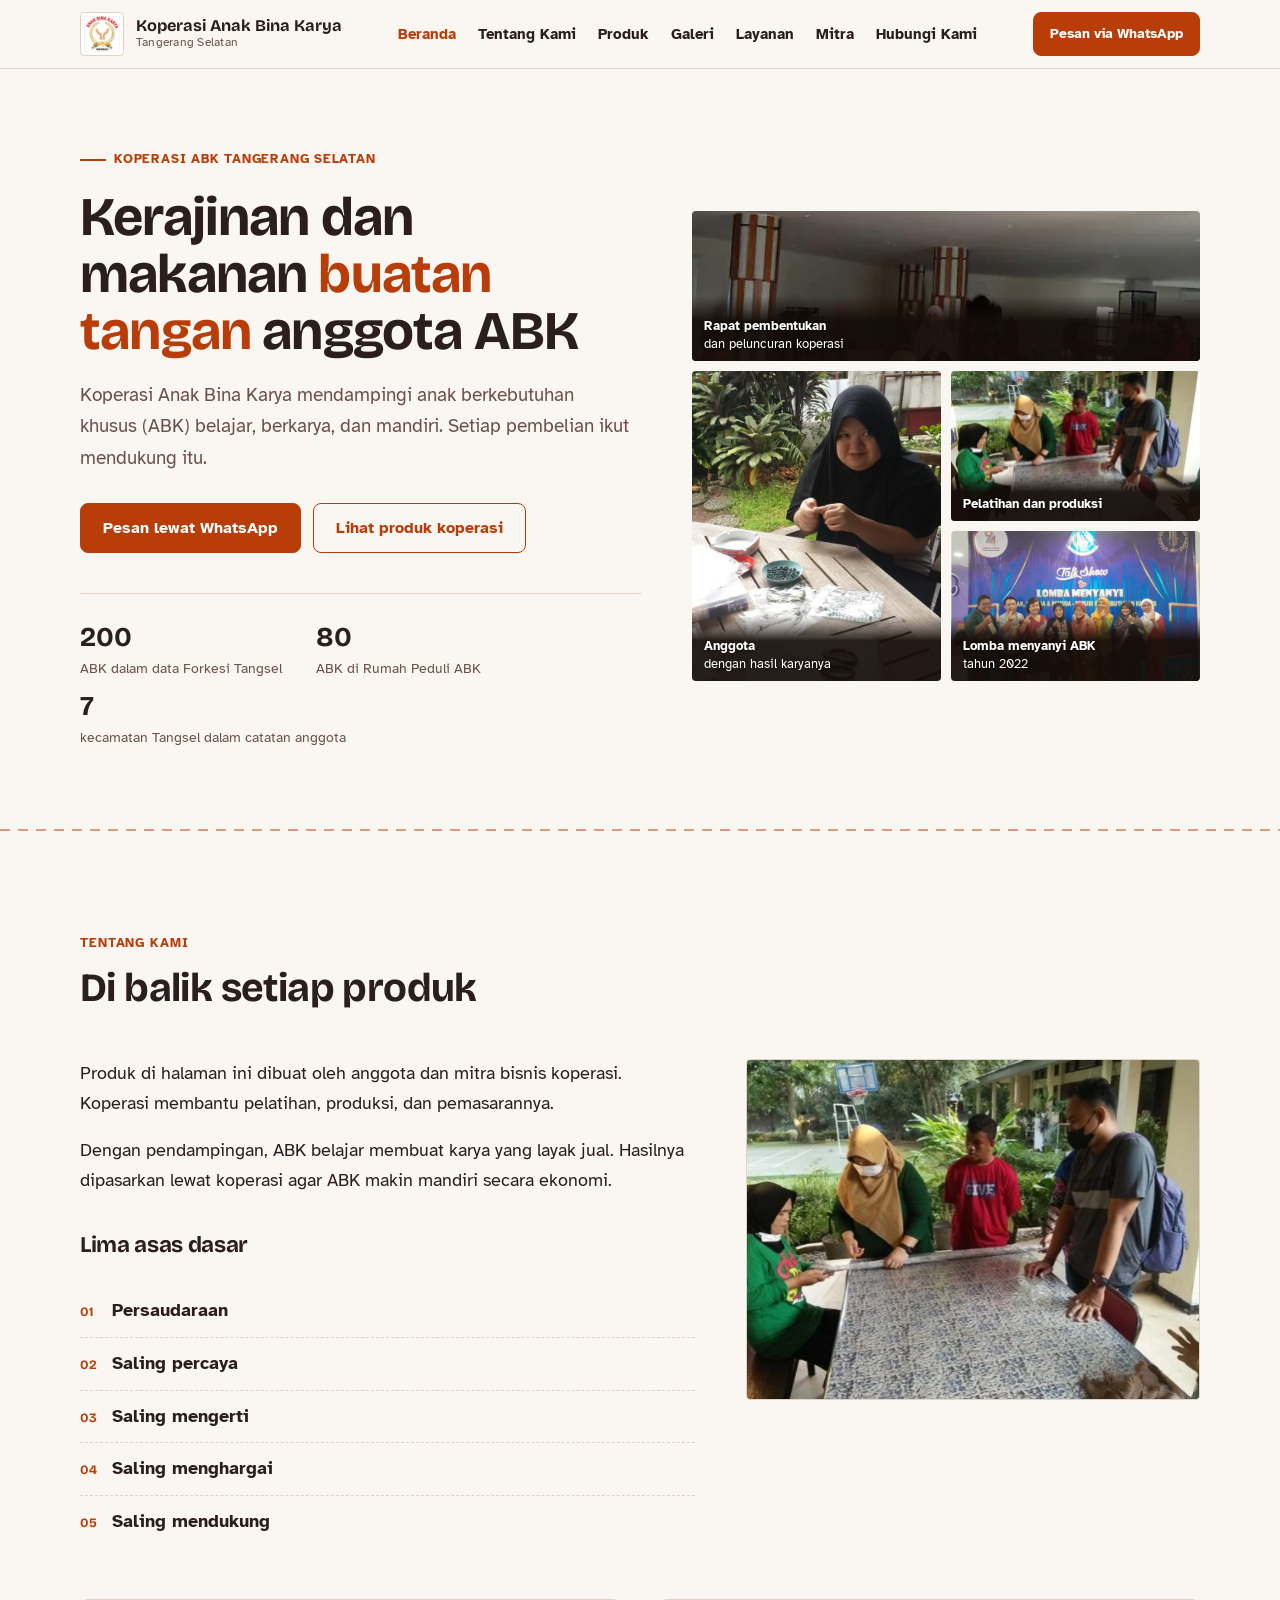
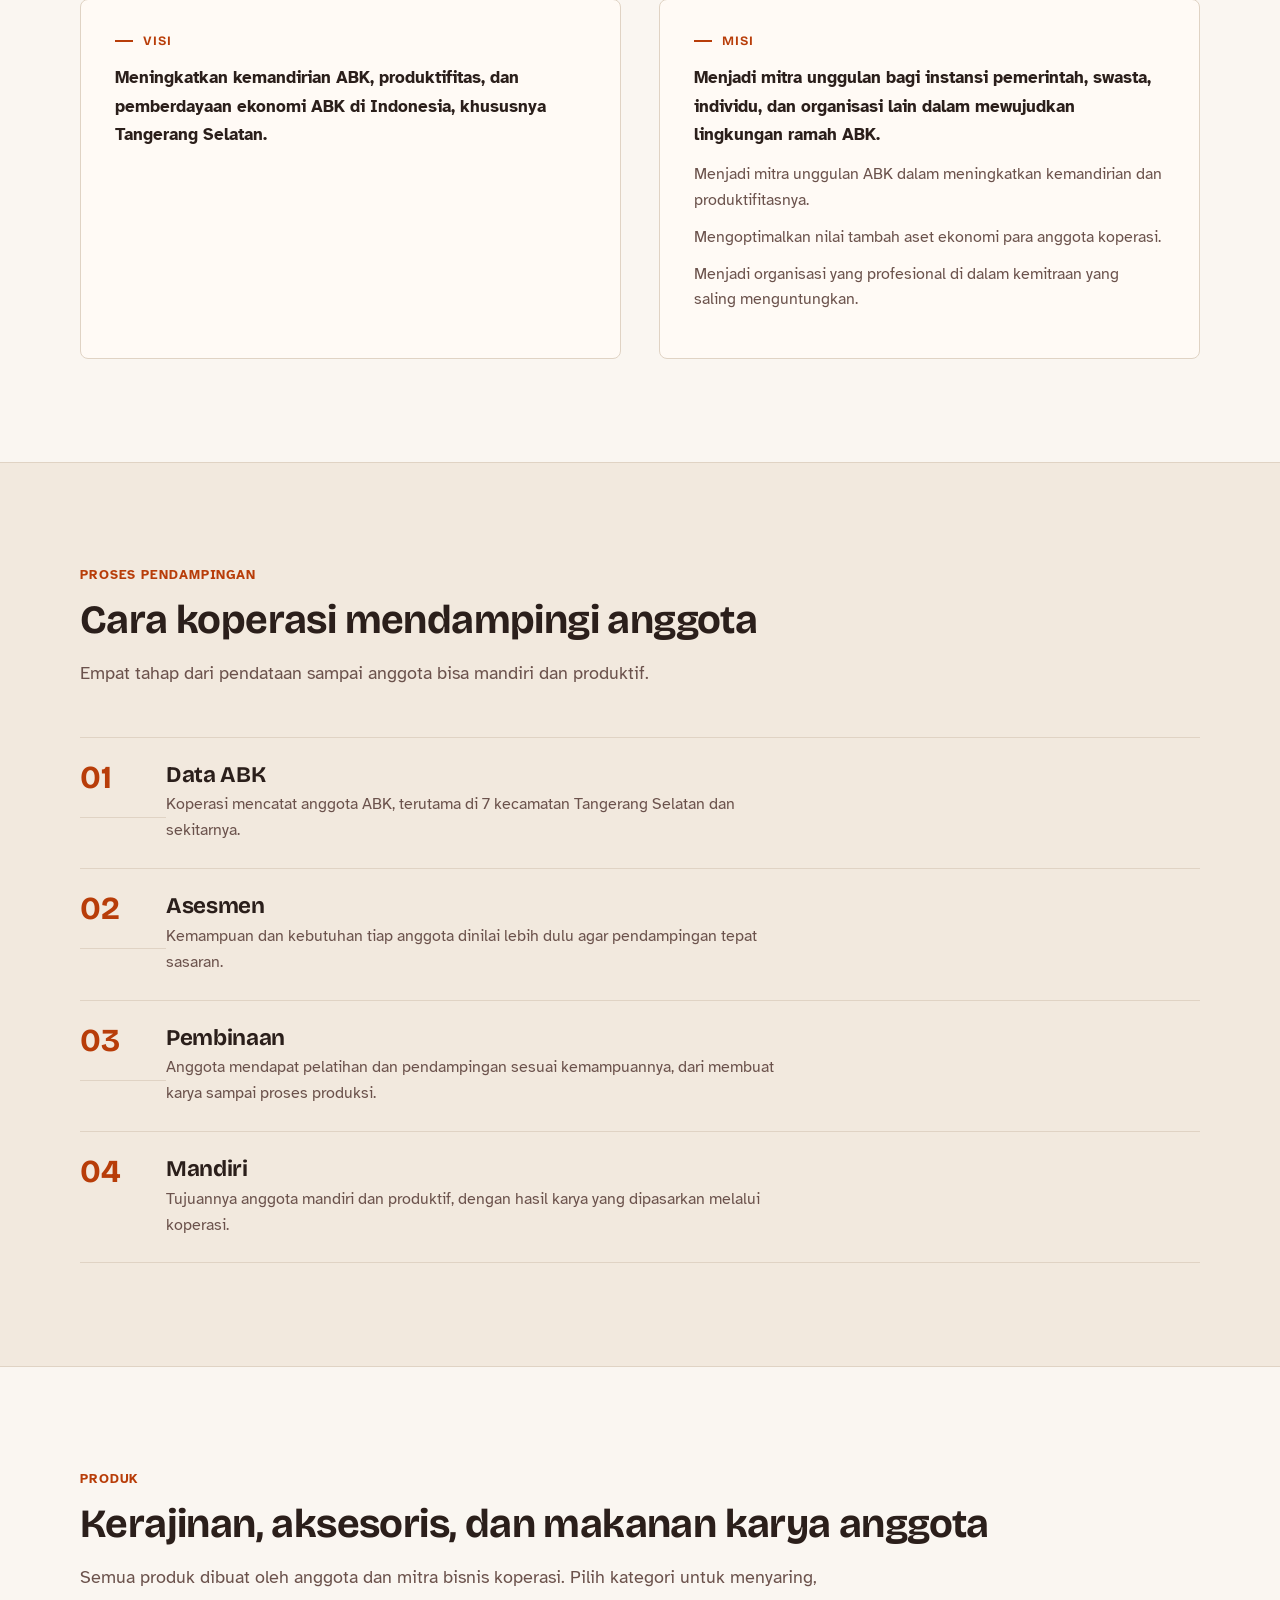
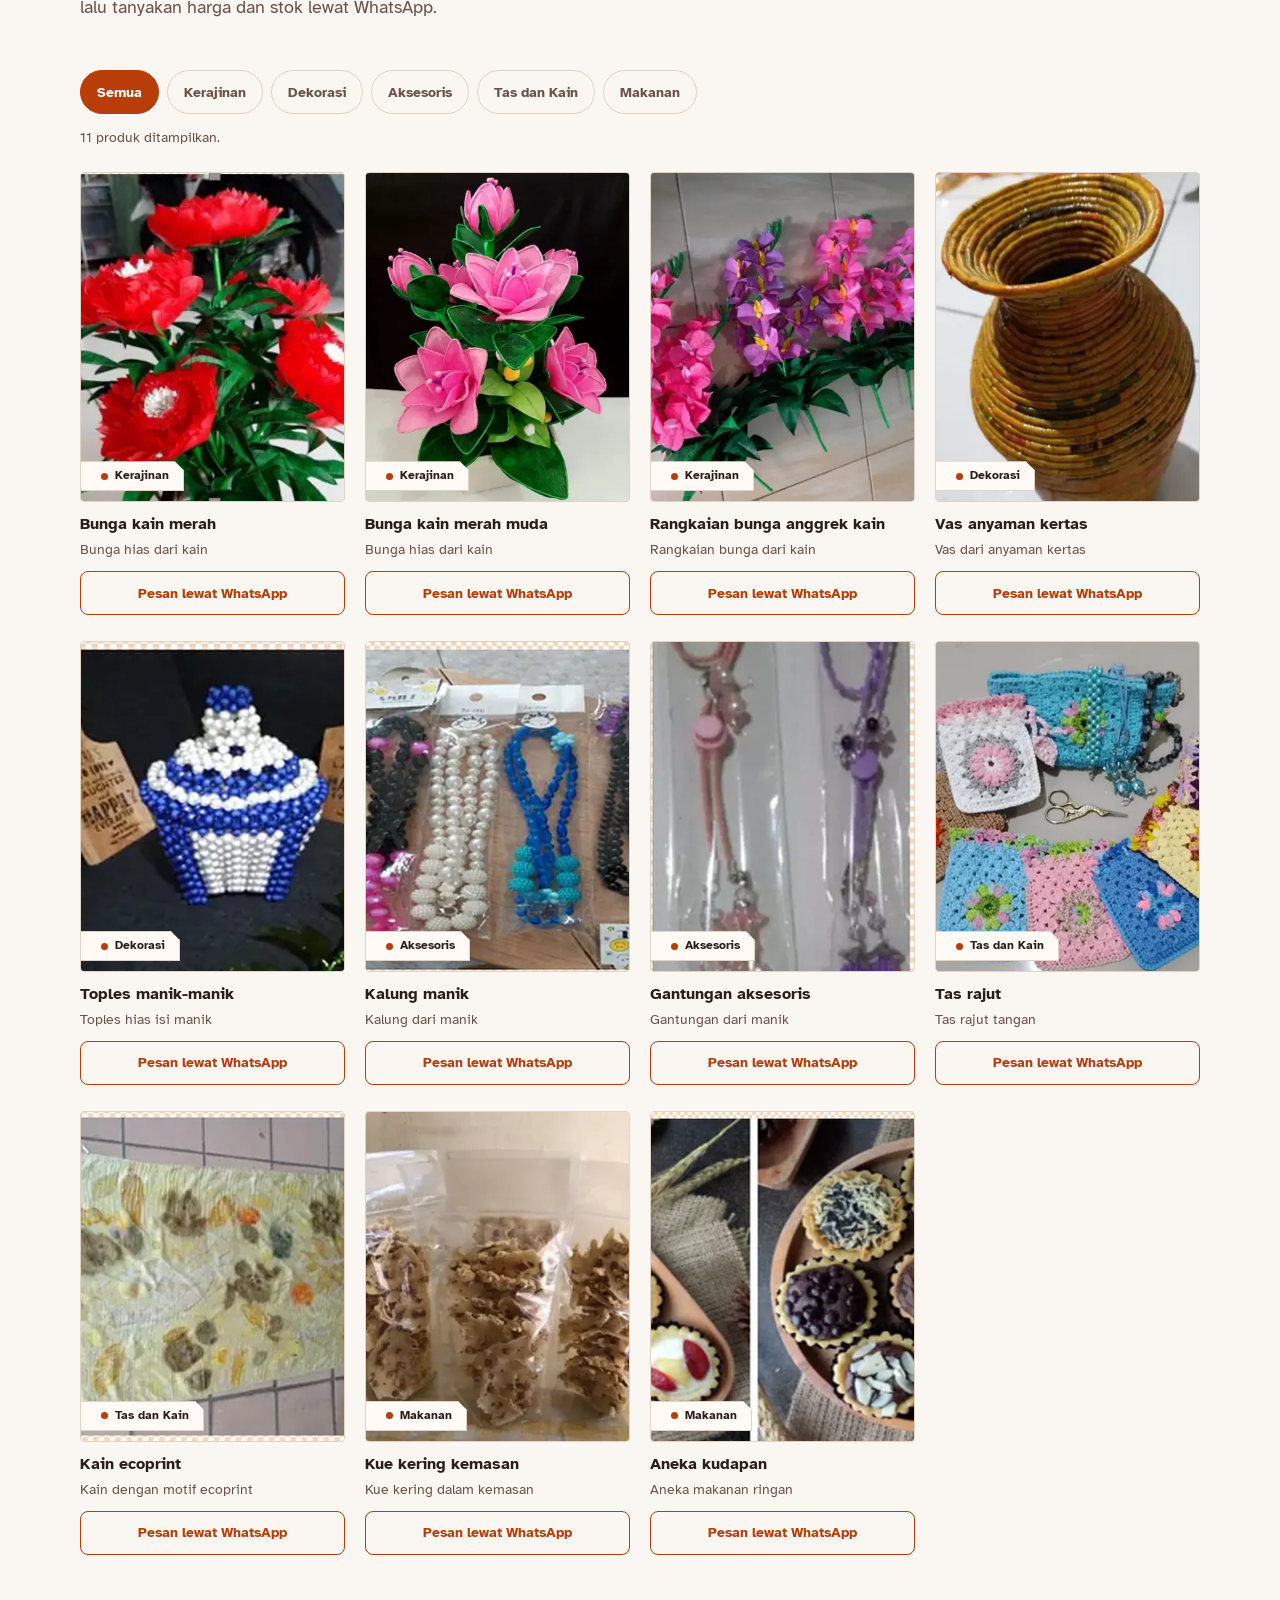
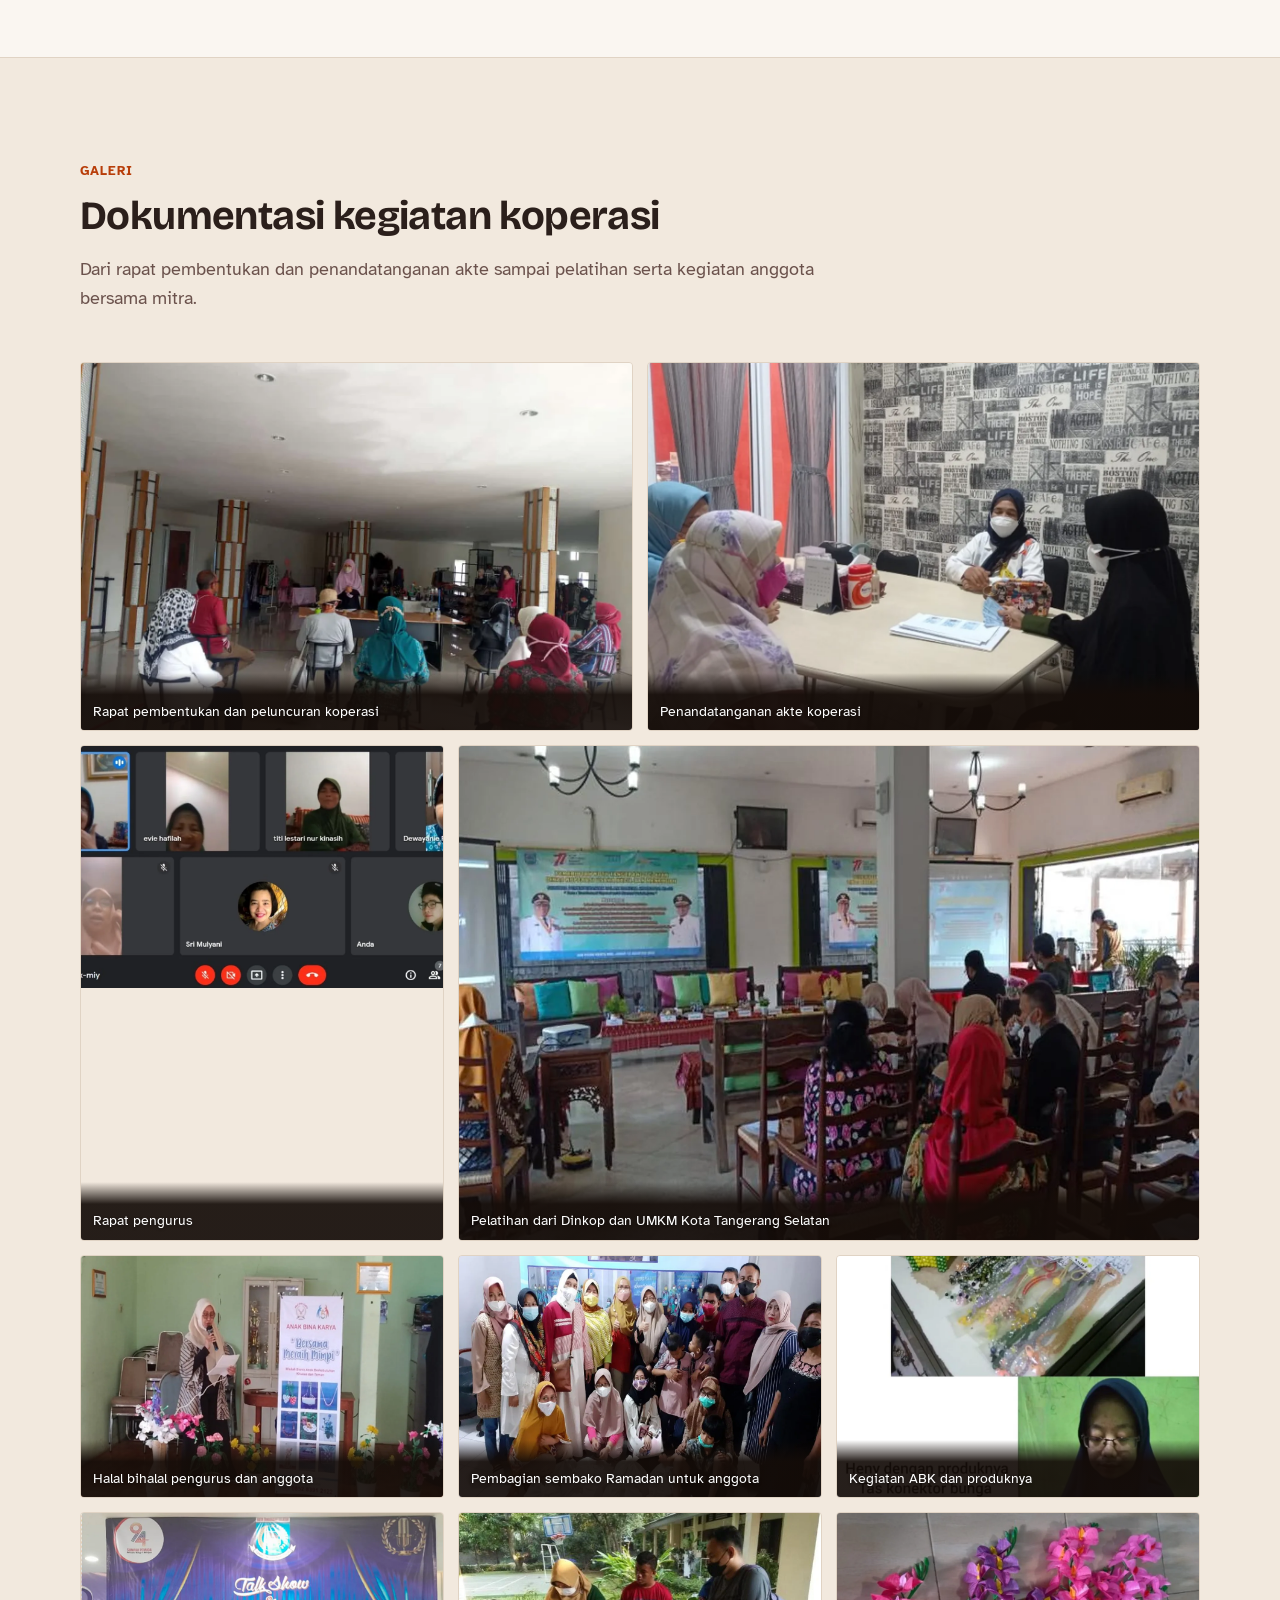
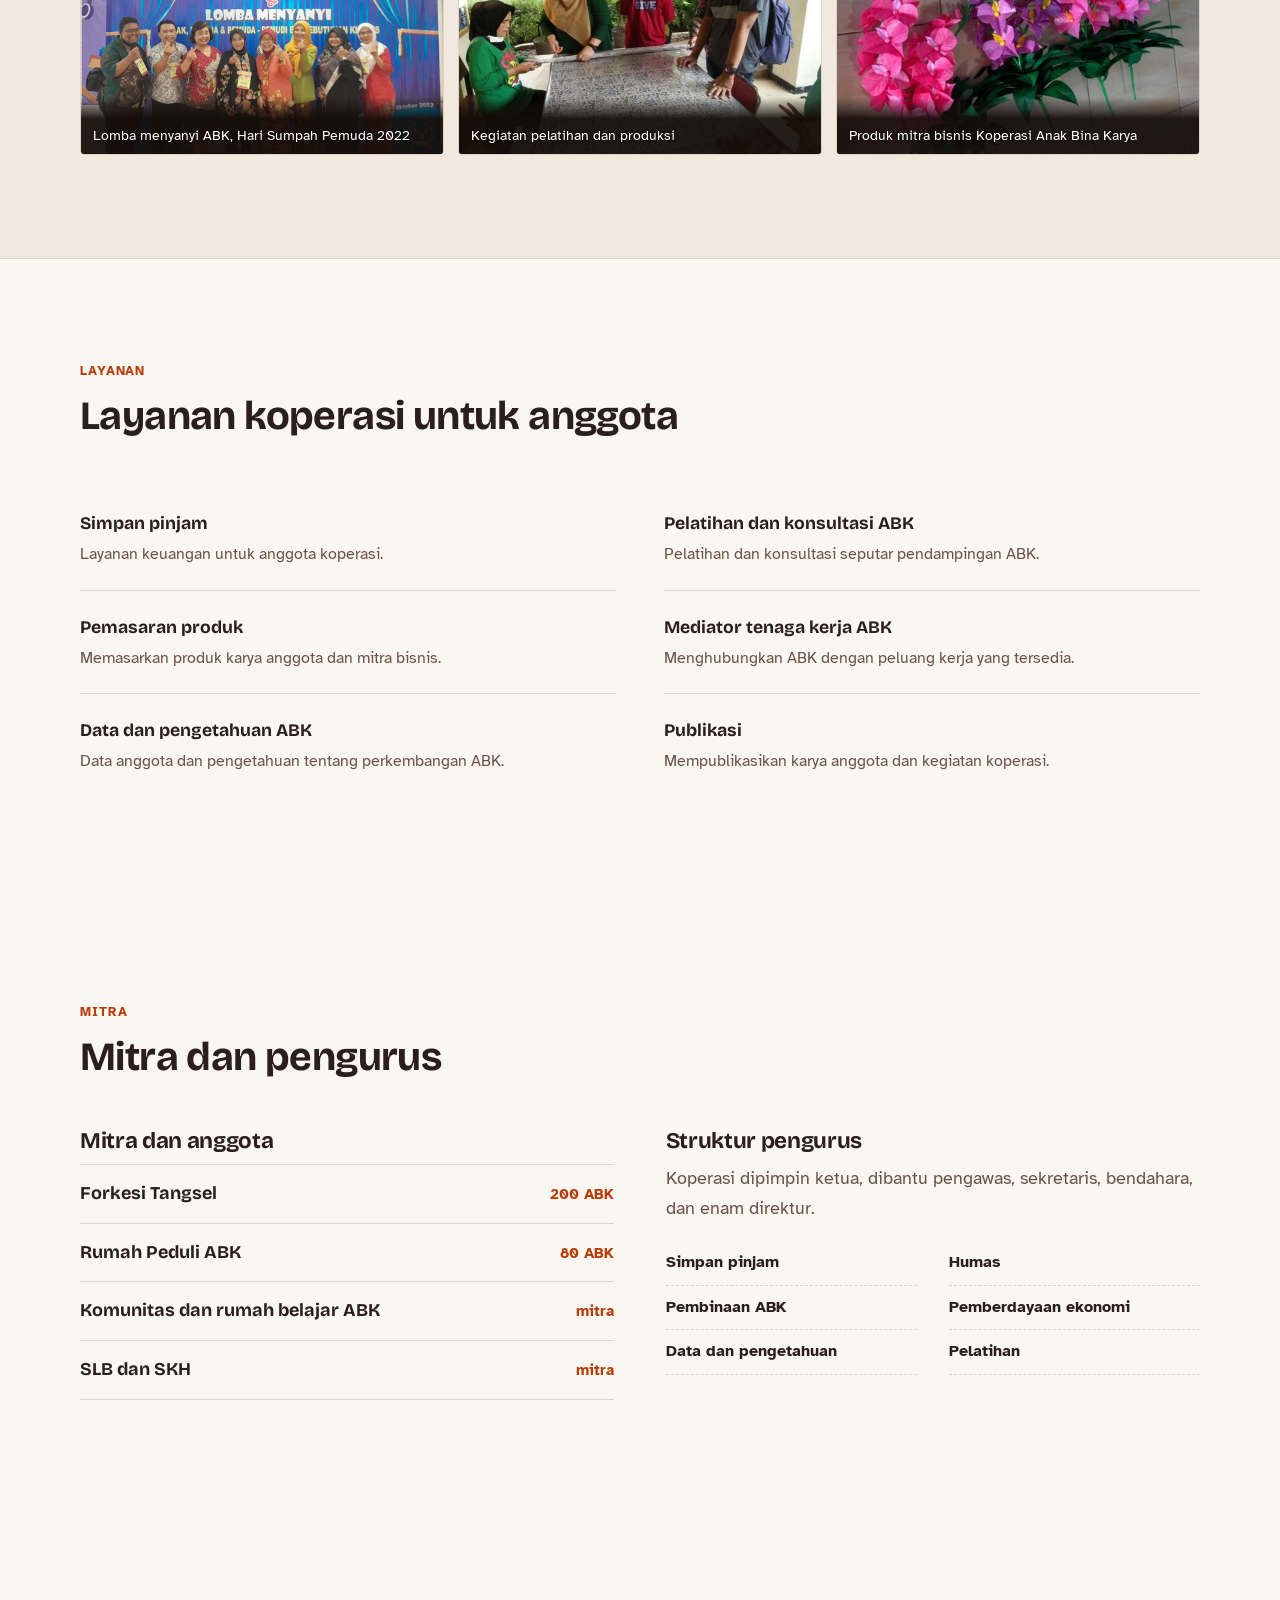
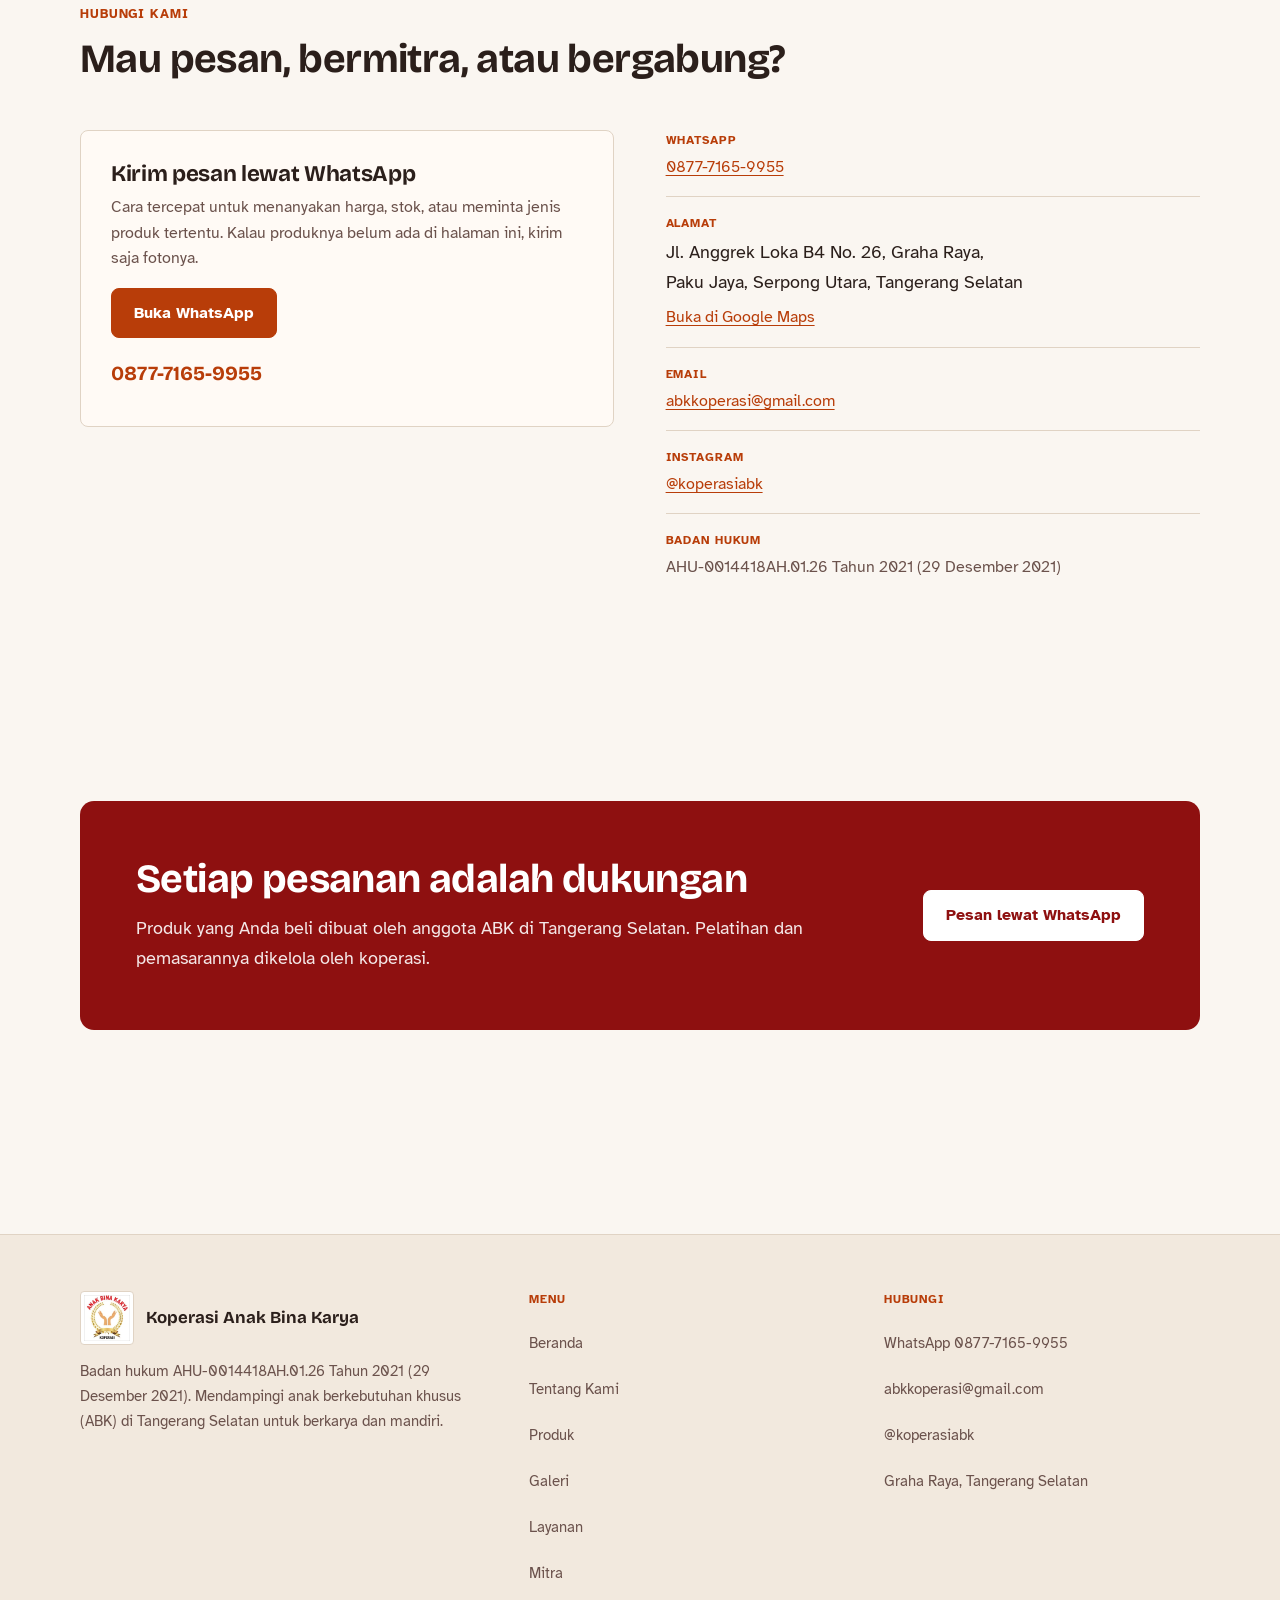
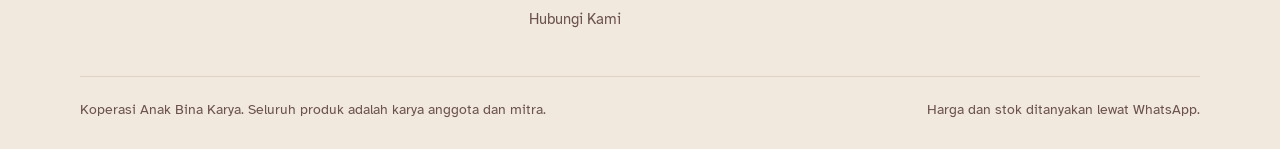
==== commit f24d9ab4: "Pakai nomor WhatsApp resmi, rapikan tampilan hasil saringan - Ganti placeholder 62XXXXXXXXXX dengan " ====
--- a/index.html
+++ b/index.html
@@ -23,8 +23,7 @@
 </script>
 </head>
 <body>
-<!-- TODO: ganti nomor WhatsApp placeholder 62XXXXXXXXXX dengan nomor asli koperasi.
-     Semua tautan wa.me di halaman ini memakai placeholder tersebut. -->
+<!-- Nomor WhatsApp resmi: 0877-7165-9955 (format internasional 6287771659955). -->
 <a class="skip" href="#konten">Lewati ke konten utama</a>
 
 <header>
@@ -45,7 +44,7 @@
     </nav>
 
     <div class="hdr-aksi">
-      <a class="btn btn-kecil" href="https://wa.me/62XXXXXXXXXX?text=Halo%20Koperasi%20ABK%2C%20saya%20mau%20tanya%20produk">Pesan via WhatsApp</a>
+      <a class="btn btn-kecil" href="https://wa.me/6287771659955?text=Halo%20Koperasi%20ABK%2C%20saya%20mau%20tanya%20produk">Pesan via WhatsApp</a>
       <button class="burger" type="button" data-burger aria-label="Buka menu" aria-expanded="false" aria-controls="menu">
         <svg viewBox="0 0 24 24" fill="none" stroke="currentColor" stroke-width="2" stroke-linecap="round" aria-hidden="true"><path d="M3 6h18M3 12h18M3 18h18"/></svg>
       </button>
@@ -66,7 +65,7 @@
         belajar, berkarya, dan mandiri. Setiap pembelian ikut mendukung itu.
       </p>
       <div class="hero-cta">
-        <a class="btn" href="https://wa.me/62XXXXXXXXXX?text=Halo%20Koperasi%20ABK%2C%20saya%20mau%20tanya%20produk">Pesan lewat WhatsApp</a>
+        <a class="btn" href="https://wa.me/6287771659955?text=Halo%20Koperasi%20ABK%2C%20saya%20mau%20tanya%20produk">Pesan lewat WhatsApp</a>
         <a class="btn btn--outline" href="#produk">Lihat produk koperasi</a>
       </div>
 
@@ -226,7 +225,7 @@
         </figure>
         <h4>Bunga kain merah</h4>
         <p class="note">Bunga hias dari kain</p>
-        <a class="btn btn--outline btn-kecil" href="https://wa.me/62XXXXXXXXXX?text=Halo%20Koperasi%20ABK%2C%20saya%20mau%20pesan%20Bunga%20kain%20merah">Pesan lewat WhatsApp</a>
+        <a class="btn btn--outline btn-kecil" href="https://wa.me/6287771659955?text=Halo%20Koperasi%20ABK%2C%20saya%20mau%20pesan%20Bunga%20kain%20merah">Pesan lewat WhatsApp</a>
       </article>
 
       <article class="produk" data-kategori="Kerajinan">
@@ -236,7 +235,7 @@
         </figure>
         <h4>Bunga kain merah muda</h4>
         <p class="note">Bunga hias dari kain</p>
-        <a class="btn btn--outline btn-kecil" href="https://wa.me/62XXXXXXXXXX?text=Halo%20Koperasi%20ABK%2C%20saya%20mau%20pesan%20Bunga%20kain%20merah%20muda">Pesan lewat WhatsApp</a>
+        <a class="btn btn--outline btn-kecil" href="https://wa.me/6287771659955?text=Halo%20Koperasi%20ABK%2C%20saya%20mau%20pesan%20Bunga%20kain%20merah%20muda">Pesan lewat WhatsApp</a>
       </article>
 
       <article class="produk" data-kategori="Kerajinan">
@@ -246,7 +245,7 @@
         </figure>
         <h4>Rangkaian bunga anggrek kain</h4>
         <p class="note">Rangkaian bunga dari kain</p>
-        <a class="btn btn--outline btn-kecil" href="https://wa.me/62XXXXXXXXXX?text=Halo%20Koperasi%20ABK%2C%20saya%20mau%20pesan%20Rangkaian%20bunga%20anggrek%20kain">Pesan lewat WhatsApp</a>
+        <a class="btn btn--outline btn-kecil" href="https://wa.me/6287771659955?text=Halo%20Koperasi%20ABK%2C%20saya%20mau%20pesan%20Rangkaian%20bunga%20anggrek%20kain">Pesan lewat WhatsApp</a>
       </article>
 
       <article class="produk" data-kategori="Dekorasi">
@@ -256,7 +255,7 @@
         </figure>
         <h4>Vas anyaman kertas</h4>
         <p class="note">Vas dari anyaman kertas</p>
-        <a class="btn btn--outline btn-kecil" href="https://wa.me/62XXXXXXXXXX?text=Halo%20Koperasi%20ABK%2C%20saya%20mau%20pesan%20Vas%20anyaman%20kertas">Pesan lewat WhatsApp</a>
+        <a class="btn btn--outline btn-kecil" href="https://wa.me/6287771659955?text=Halo%20Koperasi%20ABK%2C%20saya%20mau%20pesan%20Vas%20anyaman%20kertas">Pesan lewat WhatsApp</a>
       </article>
 
       <article class="produk" data-kategori="Dekorasi">
@@ -266,7 +265,7 @@
         </figure>
         <h4>Toples manik-manik</h4>
         <p class="note">Toples hias isi manik</p>
-        <a class="btn btn--outline btn-kecil" href="https://wa.me/62XXXXXXXXXX?text=Halo%20Koperasi%20ABK%2C%20saya%20mau%20pesan%20Toples%20manik-manik">Pesan lewat WhatsApp</a>
+        <a class="btn btn--outline btn-kecil" href="https://wa.me/6287771659955?text=Halo%20Koperasi%20ABK%2C%20saya%20mau%20pesan%20Toples%20manik-manik">Pesan lewat WhatsApp</a>
       </article>
 
       <article class="produk" data-kategori="Aksesoris">
@@ -276,7 +275,7 @@
         </figure>
         <h4>Kalung manik</h4>
         <p class="note">Kalung dari manik</p>
-        <a class="btn btn--outline btn-kecil" href="https://wa.me/62XXXXXXXXXX?text=Halo%20Koperasi%20ABK%2C%20saya%20mau%20pesan%20Kalung%20manik">Pesan lewat WhatsApp</a>
+        <a class="btn btn--outline btn-kecil" href="https://wa.me/6287771659955?text=Halo%20Koperasi%20ABK%2C%20saya%20mau%20pesan%20Kalung%20manik">Pesan lewat WhatsApp</a>
       </article>
 
       <article class="produk" data-kategori="Aksesoris">
@@ -286,7 +285,7 @@
         </figure>
         <h4>Gantungan aksesoris</h4>
         <p class="note">Gantungan dari manik</p>
-        <a class="btn btn--outline btn-kecil" href="https://wa.me/62XXXXXXXXXX?text=Halo%20Koperasi%20ABK%2C%20saya%20mau%20pesan%20Gantungan%20aksesoris">Pesan lewat WhatsApp</a>
+        <a class="btn btn--outline btn-kecil" href="https://wa.me/6287771659955?text=Halo%20Koperasi%20ABK%2C%20saya%20mau%20pesan%20Gantungan%20aksesoris">Pesan lewat WhatsApp</a>
       </article>
 
       <article class="produk" data-kategori="Tas dan Kain">
@@ -296,7 +295,7 @@
         </figure>
         <h4>Tas rajut</h4>
         <p class="note">Tas rajut tangan</p>
-        <a class="btn btn--outline btn-kecil" href="https://wa.me/62XXXXXXXXXX?text=Halo%20Koperasi%20ABK%2C%20saya%20mau%20pesan%20Tas%20rajut">Pesan lewat WhatsApp</a>
+        <a class="btn btn--outline btn-kecil" href="https://wa.me/6287771659955?text=Halo%20Koperasi%20ABK%2C%20saya%20mau%20pesan%20Tas%20rajut">Pesan lewat WhatsApp</a>
       </article>
 
       <article class="produk" data-kategori="Tas dan Kain">
@@ -306,7 +305,7 @@
         </figure>
         <h4>Kain ecoprint</h4>
         <p class="note">Kain dengan motif ecoprint</p>
-        <a class="btn btn--outline btn-kecil" href="https://wa.me/62XXXXXXXXXX?text=Halo%20Koperasi%20ABK%2C%20saya%20mau%20pesan%20Kain%20ecoprint">Pesan lewat WhatsApp</a>
+        <a class="btn btn--outline btn-kecil" href="https://wa.me/6287771659955?text=Halo%20Koperasi%20ABK%2C%20saya%20mau%20pesan%20Kain%20ecoprint">Pesan lewat WhatsApp</a>
       </article>
 
       <article class="produk" data-kategori="Makanan">
@@ -316,7 +315,7 @@
         </figure>
         <h4>Kue kering kemasan</h4>
         <p class="note">Kue kering dalam kemasan</p>
-        <a class="btn btn--outline btn-kecil" href="https://wa.me/62XXXXXXXXXX?text=Halo%20Koperasi%20ABK%2C%20saya%20mau%20pesan%20Kue%20kering%20kemasan">Pesan lewat WhatsApp</a>
+        <a class="btn btn--outline btn-kecil" href="https://wa.me/6287771659955?text=Halo%20Koperasi%20ABK%2C%20saya%20mau%20pesan%20Kue%20kering%20kemasan">Pesan lewat WhatsApp</a>
       </article>
 
       <article class="produk" data-kategori="Makanan">
@@ -326,7 +325,7 @@
         </figure>
         <h4>Aneka kudapan</h4>
         <p class="note">Aneka makanan ringan</p>
-        <a class="btn btn--outline btn-kecil" href="https://wa.me/62XXXXXXXXXX?text=Halo%20Koperasi%20ABK%2C%20saya%20mau%20pesan%20Aneka%20kudapan">Pesan lewat WhatsApp</a>
+        <a class="btn btn--outline btn-kecil" href="https://wa.me/6287771659955?text=Halo%20Koperasi%20ABK%2C%20saya%20mau%20pesan%20Aneka%20kudapan">Pesan lewat WhatsApp</a>
       </article>
     </div>
 
@@ -479,10 +478,17 @@
           Cara tercepat untuk menanyakan harga, stok, atau meminta jenis produk
           tertentu. Kalau produknya belum ada di halaman ini, kirim saja fotonya.
         </p>
-        <a class="btn" href="https://wa.me/62XXXXXXXXXX?text=Halo%20Koperasi%20ABK%2C%20saya%20mau%20tanya%20produk">Buka WhatsApp</a>
+        <a class="btn" href="https://wa.me/6287771659955?text=Halo%20Koperasi%20ABK%2C%20saya%20mau%20tanya%20produk">Buka WhatsApp</a>
+        <p class="cta-nomor">
+          <a href="tel:+6287771659955">0877-7165-9955</a>
+        </p>
       </div>
 
       <address class="kontak-info">
+        <div>
+          <b>WhatsApp</b>
+          <p><a href="https://wa.me/6287771659955?text=Halo%20Koperasi%20ABK%2C%20saya%20mau%20tanya%20produk">0877-7165-9955</a></p>
+        </div>
         <div>
           <b>Alamat</b>
           <address>
@@ -521,7 +527,7 @@
           Pelatihan dan pemasarannya dikelola oleh koperasi.
         </p>
       </div>
-      <a class="btn" href="https://wa.me/62XXXXXXXXXX?text=Halo%20Koperasi%20ABK%2C%20saya%20mau%20tanya%20produk">Pesan lewat WhatsApp</a>
+      <a class="btn" href="https://wa.me/6287771659955?text=Halo%20Koperasi%20ABK%2C%20saya%20mau%20tanya%20produk">Pesan lewat WhatsApp</a>
     </div>
   </div>
 </section>
@@ -559,7 +565,7 @@
       <div>
         <h4>Hubungi</h4>
         <ul>
-          <li><a href="https://wa.me/62XXXXXXXXXX?text=Halo%20Koperasi%20ABK%2C%20saya%20mau%20tanya%20produk">WhatsApp</a></li>
+          <li><a href="https://wa.me/6287771659955?text=Halo%20Koperasi%20ABK%2C%20saya%20mau%20tanya%20produk">WhatsApp 0877-7165-9955</a></li>
           <li><a href="mailto:abkkoperasi@gmail.com">abkkoperasi@gmail.com</a></li>
           <li><a href="https://instagram.com/koperasiabk">@koperasiabk</a></li>
           <li><a href="https://www.google.com/maps/search/?api=1&amp;query=Jl.+Anggrek+Loka+B4+No.+26+Graha+Raya+Tangerang+Selatan">Graha Raya, Tangerang Selatan</a></li>
--- a/assets/style.css
+++ b/assets/style.css
@@ -22,6 +22,7 @@
   --bata: #8e1010;
 
   --garis: #e0d3c4;
+  --garis-kuat: #cbb8a4;
 
   --r-sm: 4px;
   --r-md: 8px;
@@ -528,9 +529,14 @@
 
 /* filter state */
 .galeri figure[hidden] { display: none; }
+/* Keadaan kosong: dipakai bersama untuk galeri dan hasil saringan produk.
+   Ada border putus-putus supaya jelas ini pesan, bukan produk yang hilang. */
 .galeri-kosong {
   grid-column: 1 / -1; padding: 40px 0; text-align: center;
   color: var(--tinta-2); font-size: 0.95rem;
+  border: 1px dashed var(--garis-kuat); border-radius: var(--r-md);
+  background: var(--kertas-3);
+  max-width: 520px; margin-inline: auto; width: 100%;
 }
 
 /* =========================================================
@@ -597,6 +603,16 @@
 }
 .cta-box h3 { margin-bottom: 0.4em; }
 .cta-box p { color: var(--tinta-2); font-size: 0.97rem; }
+/* Nomor telepon ditulis sebagai teks, bukan hanya di dalam tautan, supaya
+   pengunjung bisa menyalinnya atau membacanya tanpa membuka WhatsApp. */
+.cta-nomor { margin: 14px 0 0; }
+.cta-nomor a {
+  display: inline-flex; align-items: center; min-height: 44px;
+  /* 1.25rem = 20px, melewati ambang large text WCAG (18.66px bold) */
+  font-family: var(--f-display); font-weight: 700; font-size: 1.25rem;
+  text-decoration: none;
+}
+.cta-nomor a:hover { text-decoration: underline; }
 @media (max-width: 760px) { .kontak-grid { grid-template-columns: 1fr; } }
 
 /* =========================================================
